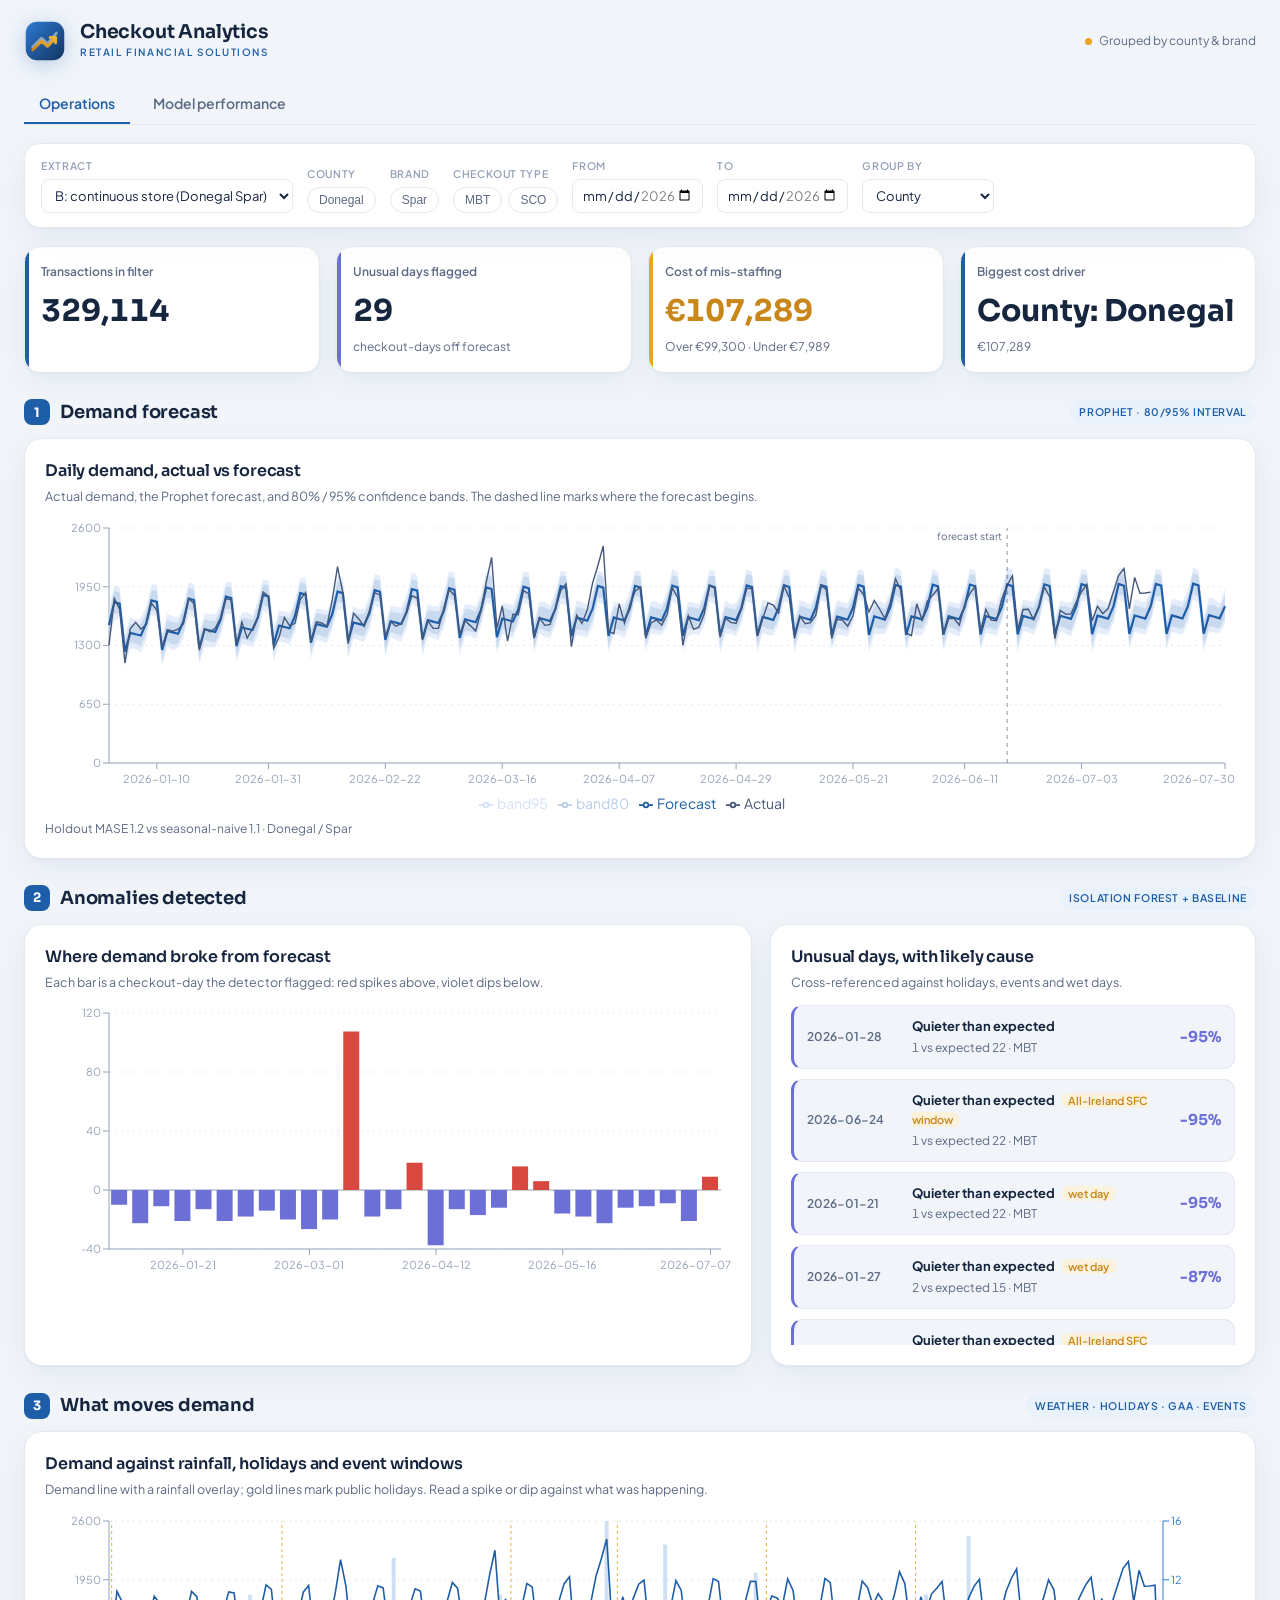
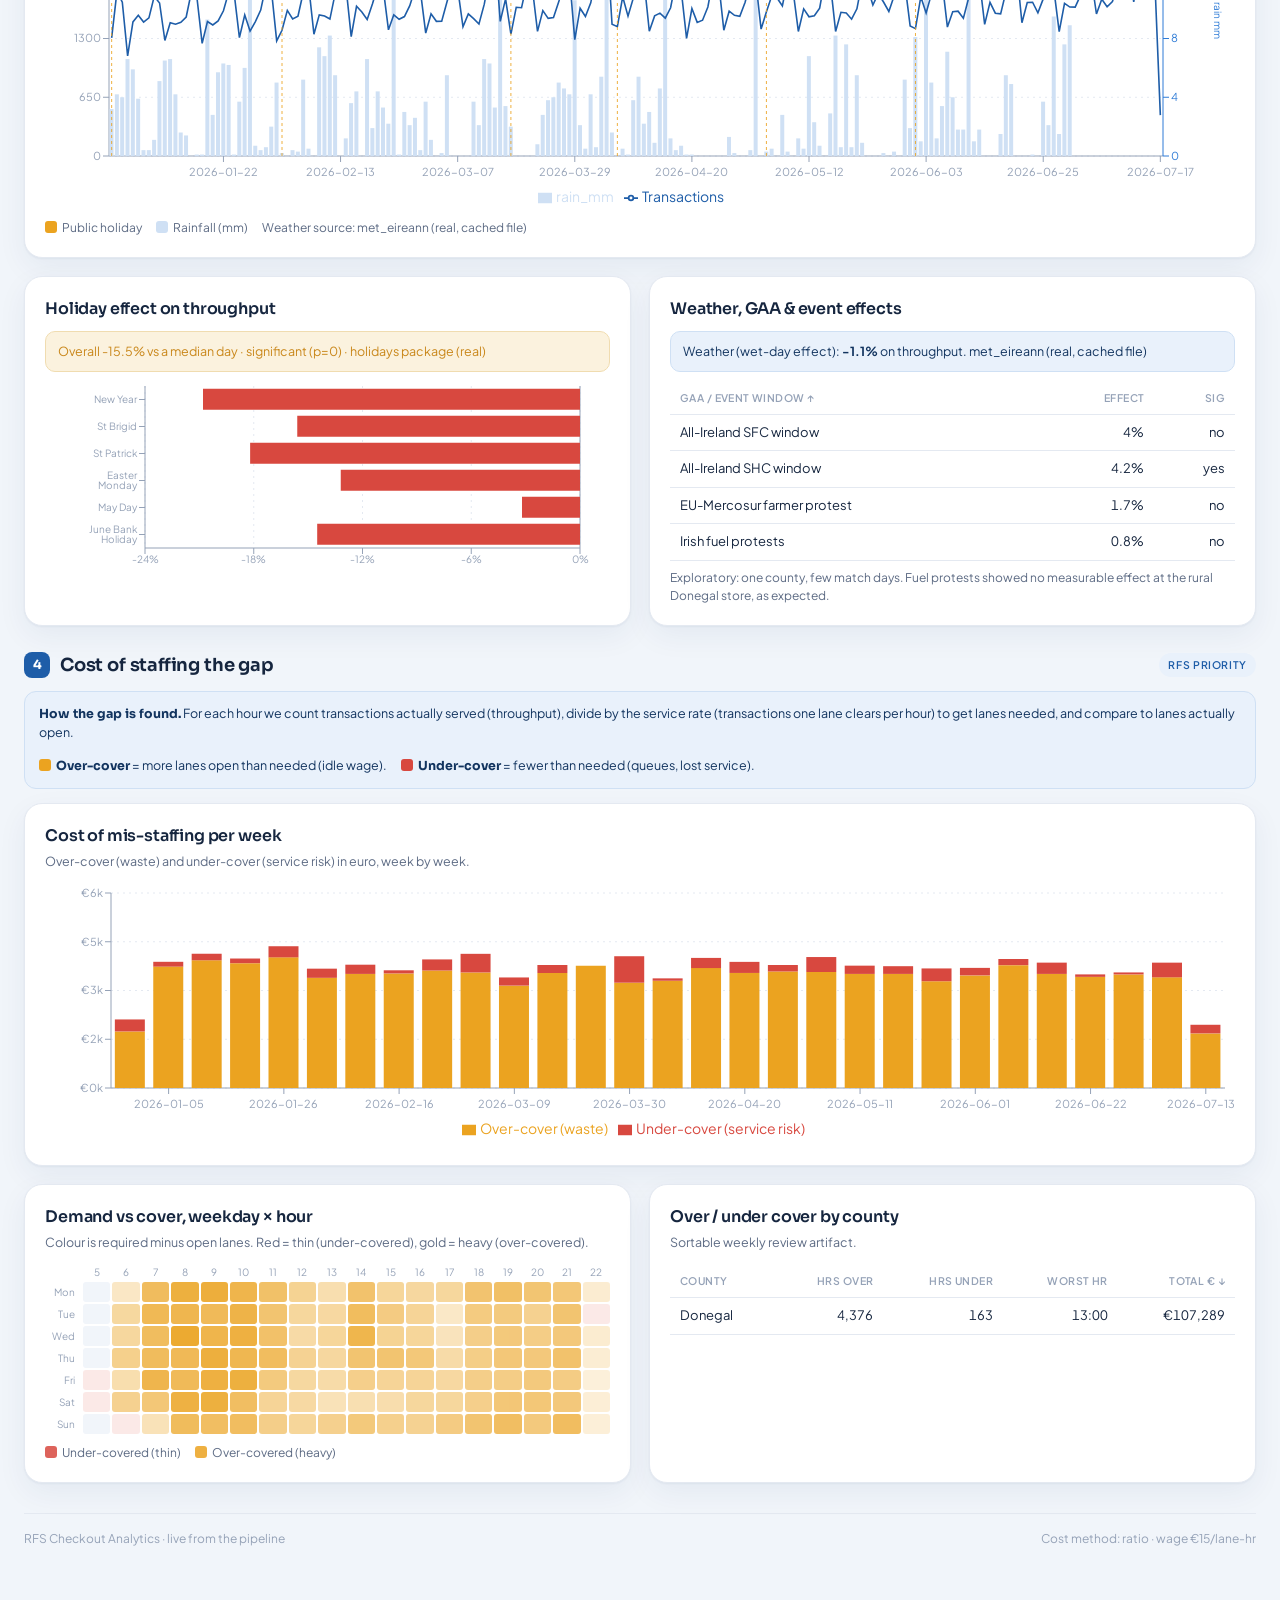
==== index.html @ 0272f7da "RFS Checkout Analytics — static results page Static snapshot of the checkout analytics dashboard (fo" ====
<!doctype html>
<html lang="en">
  <head>
    <meta charset="UTF-8" />
    <meta name="viewport" content="width=device-width, initial-scale=1.0" />
    <title>RFS Checkout Analytics</title>
    <link rel="preconnect" href="https://fonts.googleapis.com" />
    <link rel="preconnect" href="https://fonts.gstatic.com" crossorigin />
    <link href="https://fonts.googleapis.com/css2?family=Sora:wght@500;600;700&family=Plus+Jakarta+Sans:wght@400;500;600;700&display=swap" rel="stylesheet" />
    <script type="module" crossorigin src="./assets/index-CWDhhR1N.js"></script>
    <link rel="stylesheet" crossorigin href="./assets/index-YtESucOD.css">
  </head>
  <body>
    <div id="root"></div>
  </body>
</html>
---- assets/index-YtESucOD.css ----
:root{--blue: #1E5DA8;--blue-deep: #12345F;--blue-bright: #2E7BD6;--blue-tint: #E9F1FB;--gold: #EBA320;--gold-deep: #C9871A;--gold-tint: #FBF2DE;--ink: #16263F;--muted: #5D6B84;--faint: #95A2B7;--line: #E4E9F1;--bg: #F1F5FA;--card: #FFFFFF;--alert: #D8483F;--violet: #6B6FD6;--cat-over: var(--gold);--cat-under: var(--alert);--cat-actual: #46587A;--cat-forecast: var(--blue);--cat-band95: #d3e2f5;--cat-band80: #b7cde8;--disp: "Sora", system-ui, -apple-system, "Segoe UI", sans-serif;--body: "Plus Jakarta Sans", system-ui, -apple-system, "Segoe UI", sans-serif;--radius: 16px;--shadow: 0 1px 2px rgba(18,52,95,.05), 0 10px 30px rgba(18,52,95,.06)}*{box-sizing:border-box}body{margin:0;background:var(--bg);color:var(--ink);font-family:var(--body);font-size:14px;line-height:1.5;-webkit-font-smoothing:antialiased}h1,h2,h3{margin:0;font-family:var(--disp);letter-spacing:-.01em;font-weight:650}a{color:var(--blue)}.mono{font-variant-numeric:tabular-nums;font-feature-settings:"tnum" 1}.app{max-width:1300px;margin:0 auto;padding:0 24px 64px}.header{display:flex;align-items:center;gap:14px;padding:20px 0 8px}.logomark{width:42px;height:42px;flex:none;filter:drop-shadow(0 4px 10px rgba(30,93,168,.28))}.header h1{font-size:19px;line-height:1.1}.header .kicker{font-family:var(--body);font-weight:600;font-size:10px;letter-spacing:.16em;color:var(--blue);margin-top:3px}.header .sub{color:var(--muted);font-size:12.5px;margin-top:2px;max-width:640px}.header .spacer{flex:1}.livechip{display:flex;align-items:center;gap:7px;font-size:12px;color:var(--muted)}.pip{width:7px;height:7px;border-radius:50%;background:var(--gold)}.tabs{display:flex;gap:8px;margin:14px 0 0;border-bottom:1px solid var(--line)}.tab{padding:10px 15px;cursor:pointer;border:none;background:none;color:var(--muted);font-family:var(--body);font-size:14px;font-weight:600;border-bottom:2px solid transparent}.tab.active{color:var(--blue);border-bottom-color:var(--blue)}.filterbar{display:flex;flex-wrap:wrap;gap:14px;align-items:flex-end;background:var(--card);padding:14px 16px;border-radius:var(--radius);box-shadow:var(--shadow);border:1px solid var(--line);margin:18px 0;position:sticky;top:0;z-index:20}.field{display:flex;flex-direction:column;gap:5px}.field label{font-size:10.5px;text-transform:uppercase;letter-spacing:.06em;color:var(--faint);font-weight:600}.field select,.field input{padding:7px 9px;border:1px solid var(--line);border-radius:8px;font-size:13px;background:#fff;font-family:var(--body);color:var(--ink)}.field select:focus,.field input:focus{outline:none;border-color:var(--blue);box-shadow:0 0 0 3px var(--blue-tint)}.chip-row{display:flex;gap:6px;flex-wrap:wrap}.chip{padding:5px 11px;border:1px solid var(--line);border-radius:999px;cursor:pointer;background:#fff;font-size:12px;color:var(--muted);font-weight:500}.chip:hover{border-color:var(--blue);color:var(--blue)}.chip.on{background:var(--blue-tint);border-color:var(--blue-bright);color:var(--blue-deep);font-weight:600}.cards{display:grid;grid-template-columns:repeat(4,1fr);gap:16px;margin-bottom:18px}.card{background:var(--card);border:1px solid var(--line);border-radius:var(--radius);box-shadow:var(--shadow);padding:16px}.numcard{position:relative;overflow:hidden}.numcard:before{content:"";position:absolute;left:0;top:0;bottom:0;width:4px;background:var(--blue)}.numcard.gold:before{background:var(--gold)}.numcard.alert:before{background:var(--alert)}.numcard.violet:before{background:var(--violet)}.numcard .label{color:var(--muted);font-size:12px;font-weight:600}.numcard .value{font-family:var(--disp);font-size:30px;font-weight:700;margin-top:8px;color:var(--ink)}.numcard.gold .value{color:var(--gold-deep)}.numcard.alert .value{color:var(--alert)}.numcard .hint{color:var(--muted);font-size:12px;margin-top:4px}.panel{background:var(--card);border:1px solid var(--line);border-radius:18px;box-shadow:var(--shadow);padding:20px;margin-bottom:18px;overflow:hidden;min-width:0}.panel .phead{display:flex;align-items:baseline;justify-content:space-between;gap:12px}.panel h2{font-size:16px;font-weight:600}.panel .desc{color:var(--muted);font-size:12.5px;margin:4px 0 14px}.ptag{font-family:var(--body);font-weight:600;font-size:10.5px;letter-spacing:.06em;text-transform:uppercase;color:var(--blue);background:var(--blue-tint);padding:4px 9px;border-radius:20px;white-space:nowrap}.ptag.gold{color:var(--gold-deep);background:var(--gold-tint)}.grid2{display:grid;grid-template-columns:1fr 1fr;gap:18px}.grid2>.panel{margin-bottom:0}.grid-15{display:grid;grid-template-columns:1.5fr 1fr;gap:18px}.grid-15>.panel{margin-bottom:0}.section-band{display:flex;align-items:center;gap:10px;margin:26px 0 12px}.section-band .num{width:26px;height:26px;border-radius:8px;background:var(--blue);color:#fff;font-family:var(--disp);font-weight:700;font-size:13px;display:grid;place-items:center}.section-band h2{font-size:18px}.section-band .flex{flex:1}table{width:100%;border-collapse:collapse;font-size:13px}th,td{text-align:right;padding:8px 10px;border-bottom:1px solid var(--line)}th:first-child,td:first-child{text-align:left}th{color:var(--faint);font-weight:600;cursor:pointer;-webkit-user-select:none;user-select:none;font-size:10.5px;text-transform:uppercase;letter-spacing:.04em}tbody tr:hover{background:#f6f9fd}.tag{display:inline-block;padding:1px 8px;border-radius:999px;font-size:11px;font-weight:600}.tag.spike{background:#fdecea;color:var(--alert)}.tag.drop{background:#edeefb;color:var(--violet)}.cause{font-size:11px;color:var(--gold-deep);background:var(--gold-tint);padding:1px 7px;border-radius:20px;font-weight:600}.feed{display:flex;flex-direction:column;gap:10px;max-height:340px;overflow:auto}.fitem{display:flex;gap:13px;align-items:center;background:var(--bg);border:1px solid var(--line);border-left:3px solid var(--alert);border-radius:11px;padding:11px 13px}.fitem.dn{border-left-color:var(--violet)}.fitem .fd{font-size:12px;color:var(--muted);min-width:92px;font-weight:600}.fitem .fm{flex:1;font-size:13px}.fitem .fp{font-family:var(--disp);font-weight:700;font-size:15px}.fitem .fp.up{color:var(--alert)}.fitem .fp.dn{color:var(--violet)}.note{background:var(--gold-tint);color:var(--gold-deep);border-radius:10px;padding:10px 12px;font-size:12.5px;margin:10px 0;border:1px solid #f0dcb0}.note.blue{background:var(--blue-tint);color:var(--blue-deep);border-color:#cfe0f4}.method{display:flex;gap:14px;flex-wrap:wrap;background:var(--blue-tint);border:1px solid #cfe0f4;border-radius:12px;padding:12px 14px;margin-bottom:14px;font-size:12.5px;color:var(--blue-deep)}.method b{font-family:var(--disp)}.heatmap{display:grid;gap:2px}.heatmap .cell{height:20px;border-radius:3px}.heatmap .axis{font-size:10px;color:var(--faint);display:flex;align-items:center;justify-content:center}.legend{display:flex;gap:14px;align-items:center;font-size:12px;color:var(--muted);flex-wrap:wrap}.swatch{width:12px;height:12px;border-radius:3px;display:inline-block;margin-right:5px;vertical-align:-1px}.loading{color:var(--faint);padding:40px;text-align:center}.small{font-size:12px;color:var(--muted)}footer{margin-top:30px;padding-top:16px;border-top:1px solid var(--line);display:flex;justify-content:space-between;flex-wrap:wrap;gap:8px;font-size:12px;color:var(--faint)}@media (max-width: 960px){.cards{grid-template-columns:repeat(2,1fr)}.grid2,.grid-15{grid-template-columns:1fr}.grid2>.panel,.grid-15>.panel{margin-bottom:18px}}
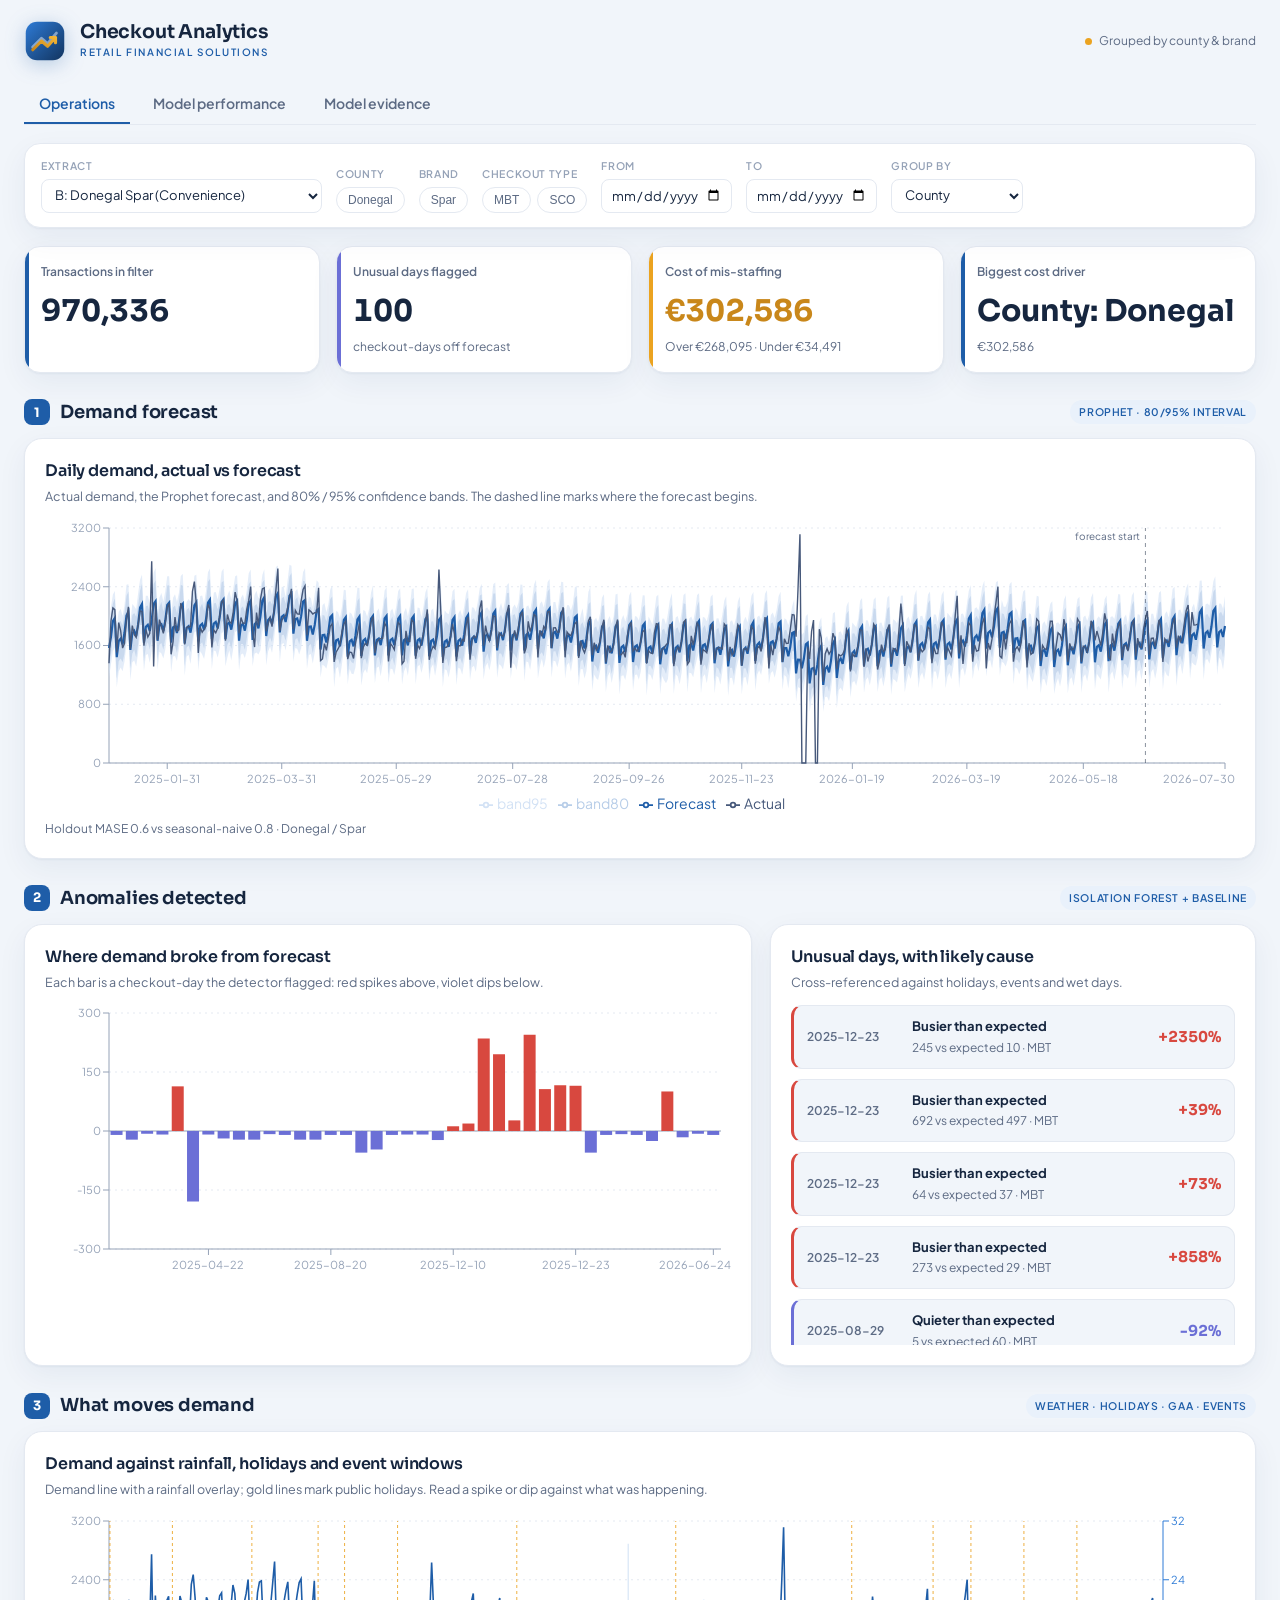
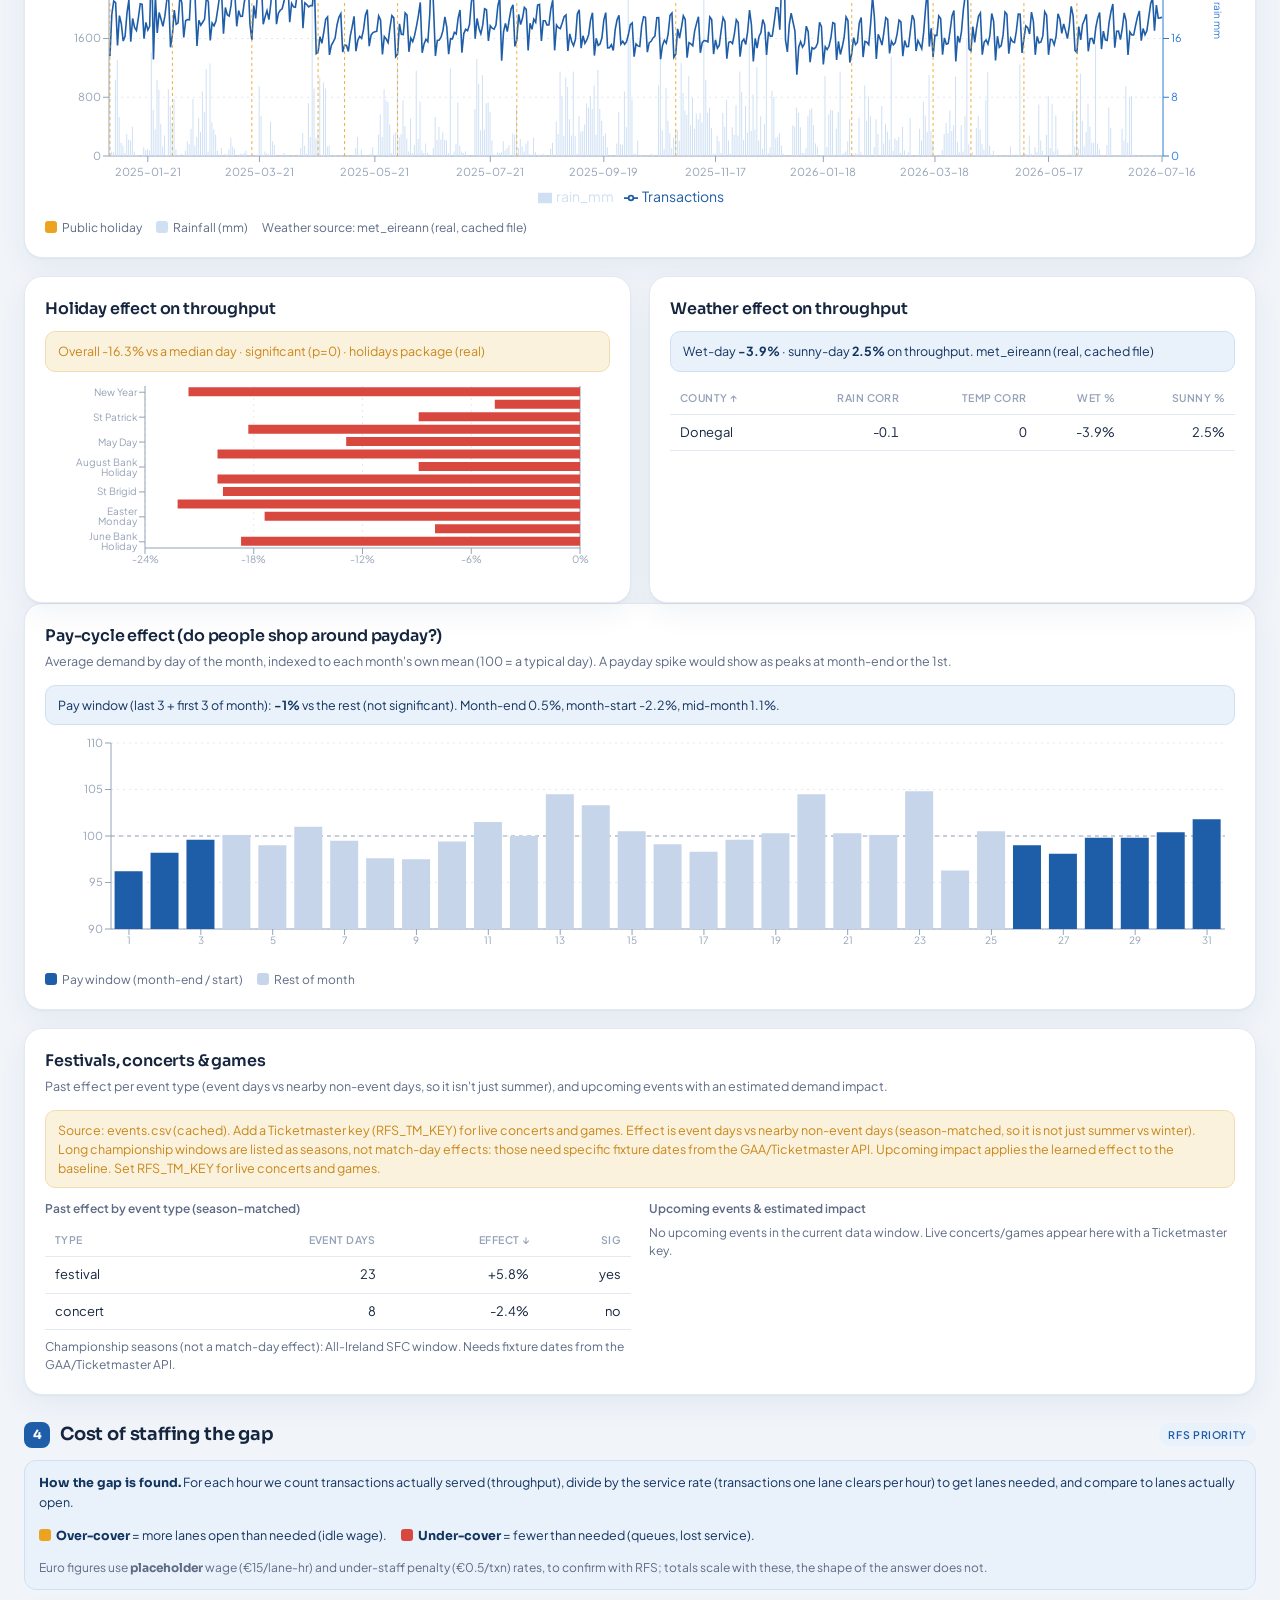
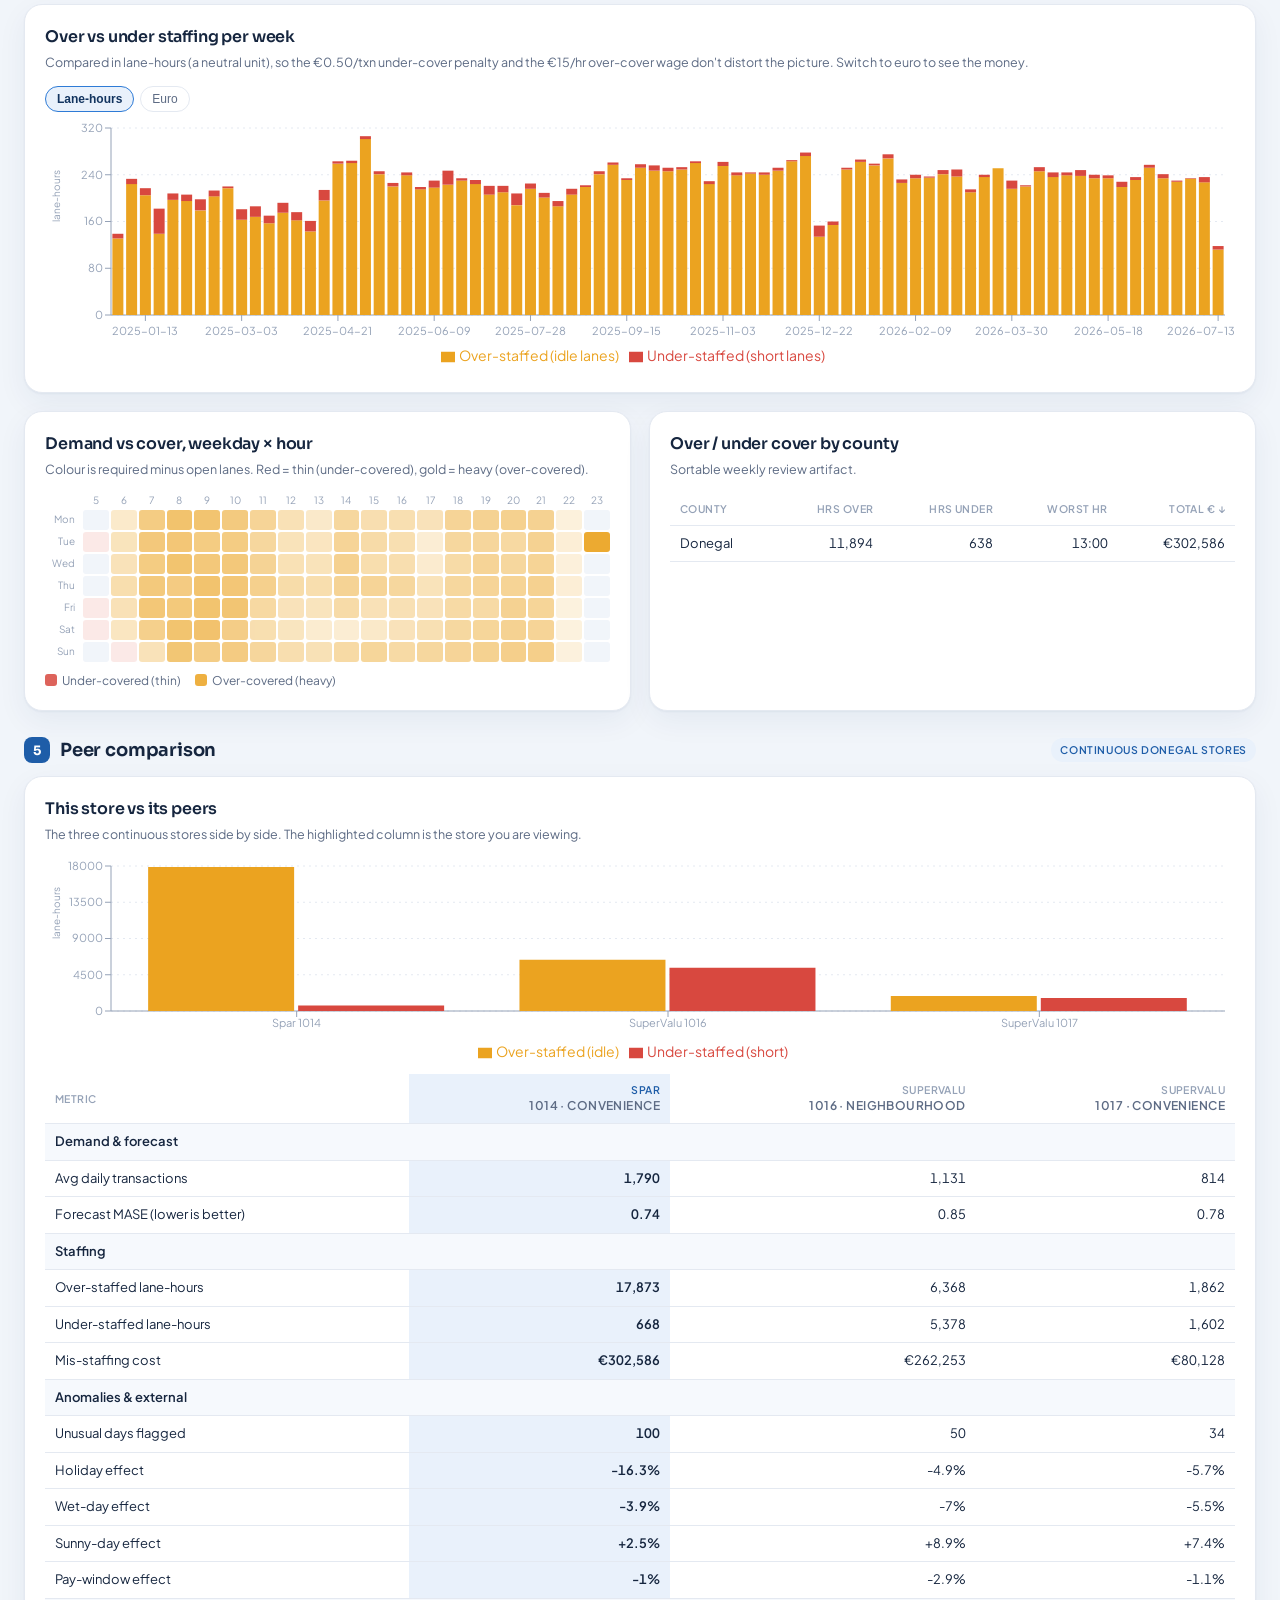
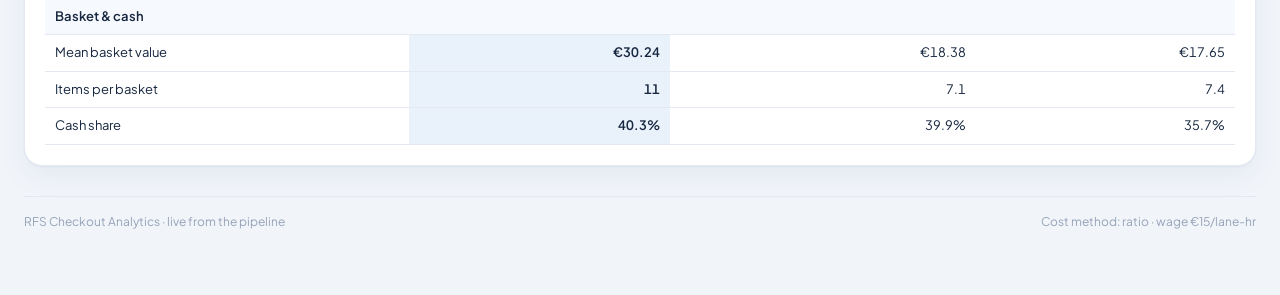
==== commit 3e27ce1b: "Update static snapshot: over/under cover in lane-hours, latest metrics Rebuilt from share-app with t" ====
--- a/index.html
+++ b/index.html
@@ -7,7 +7,7 @@
     <link rel="preconnect" href="https://fonts.googleapis.com" />
     <link rel="preconnect" href="https://fonts.gstatic.com" crossorigin />
     <link href="https://fonts.googleapis.com/css2?family=Sora:wght@500;600;700&family=Plus+Jakarta+Sans:wght@400;500;600;700&display=swap" rel="stylesheet" />
-    <script type="module" crossorigin src="./assets/index-CWDhhR1N.js"></script>
+    <script type="module" crossorigin src="./assets/index-Sj7t-BBz.js"></script>
     <link rel="stylesheet" crossorigin href="./assets/index-YtESucOD.css">
   </head>
   <body>
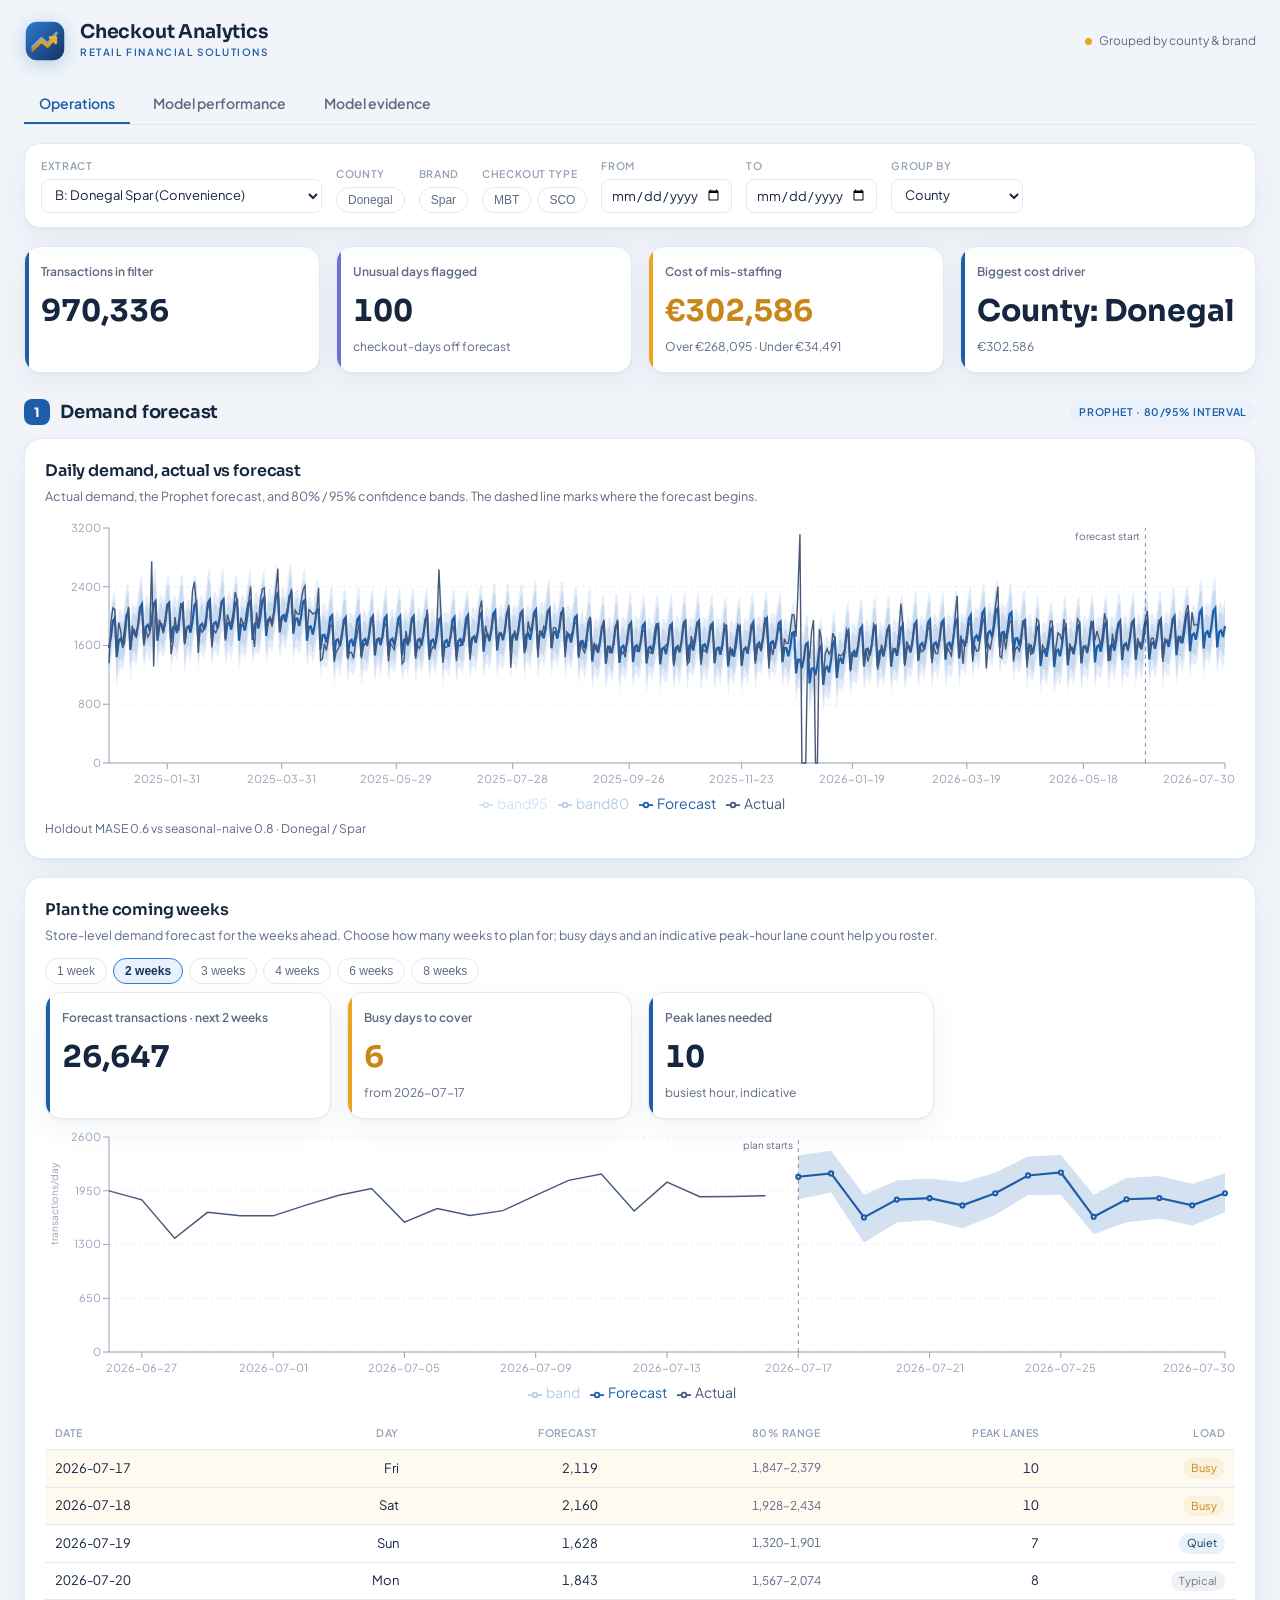
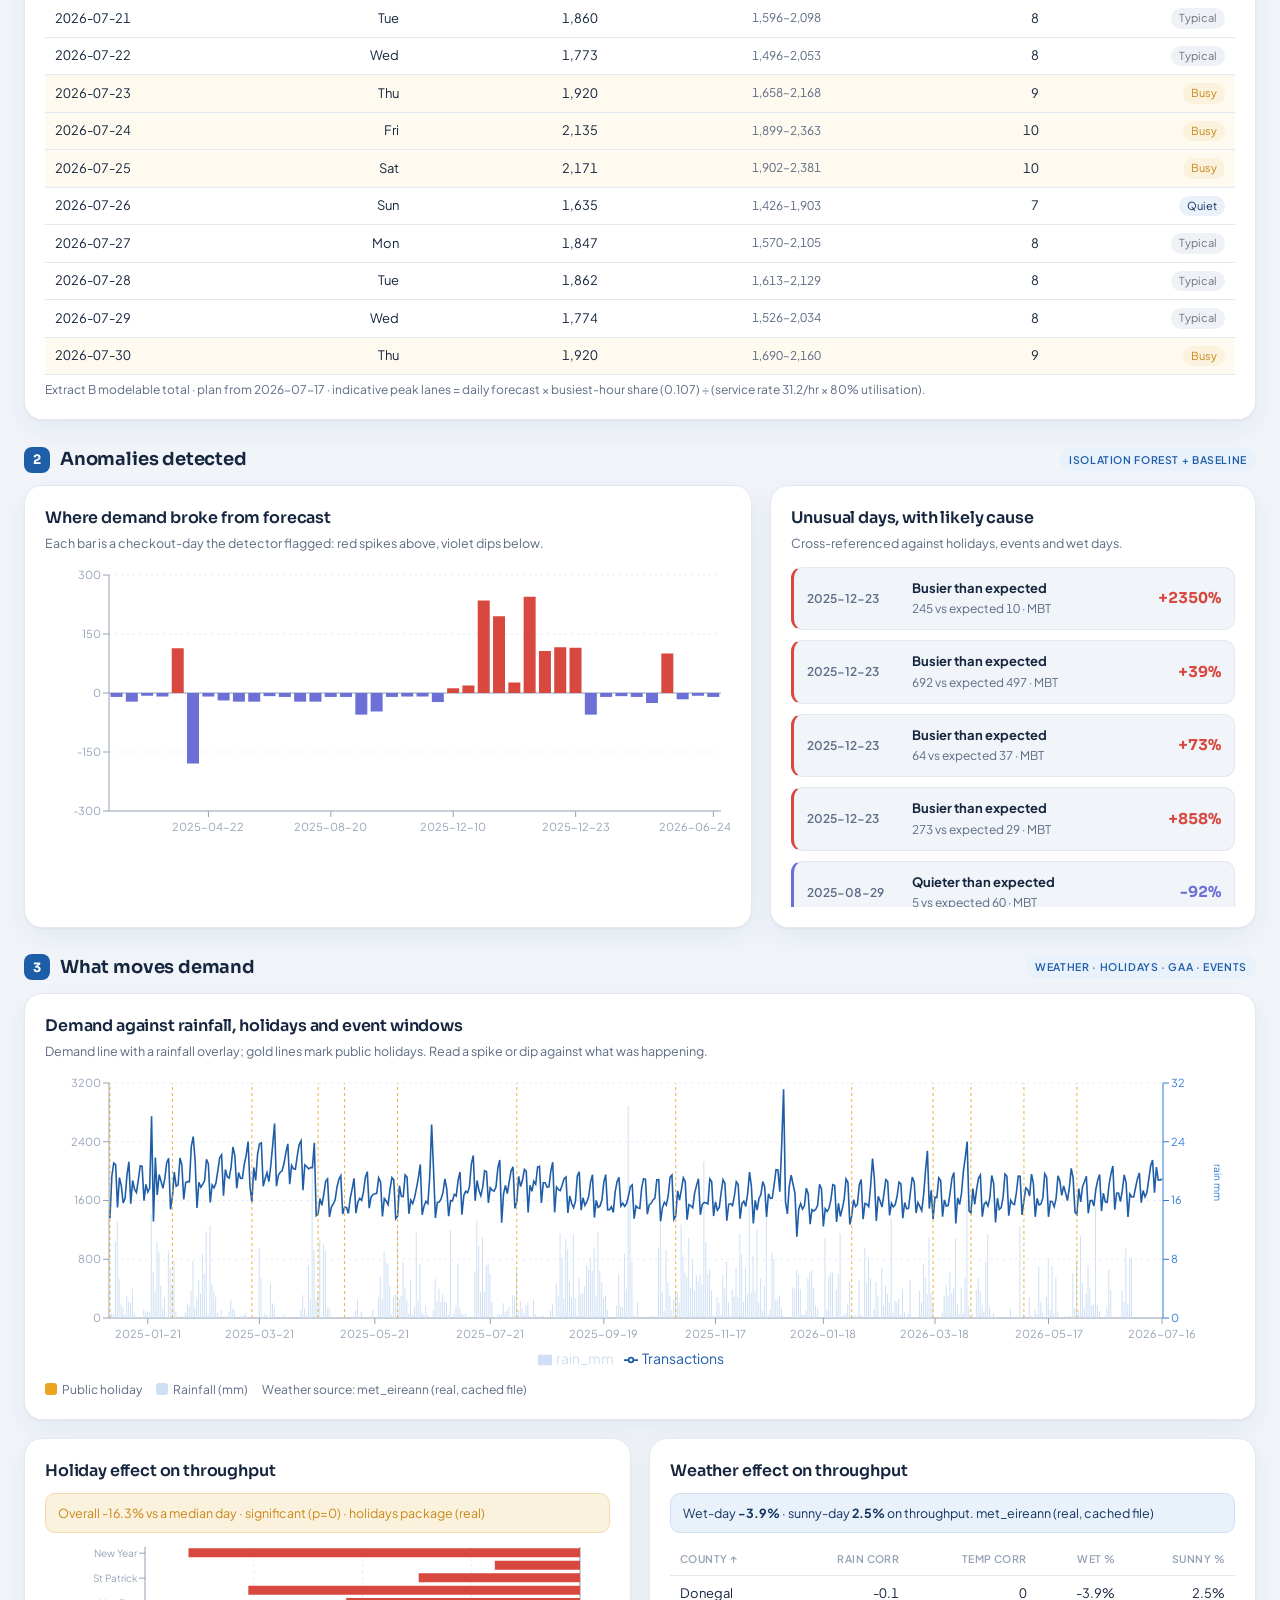
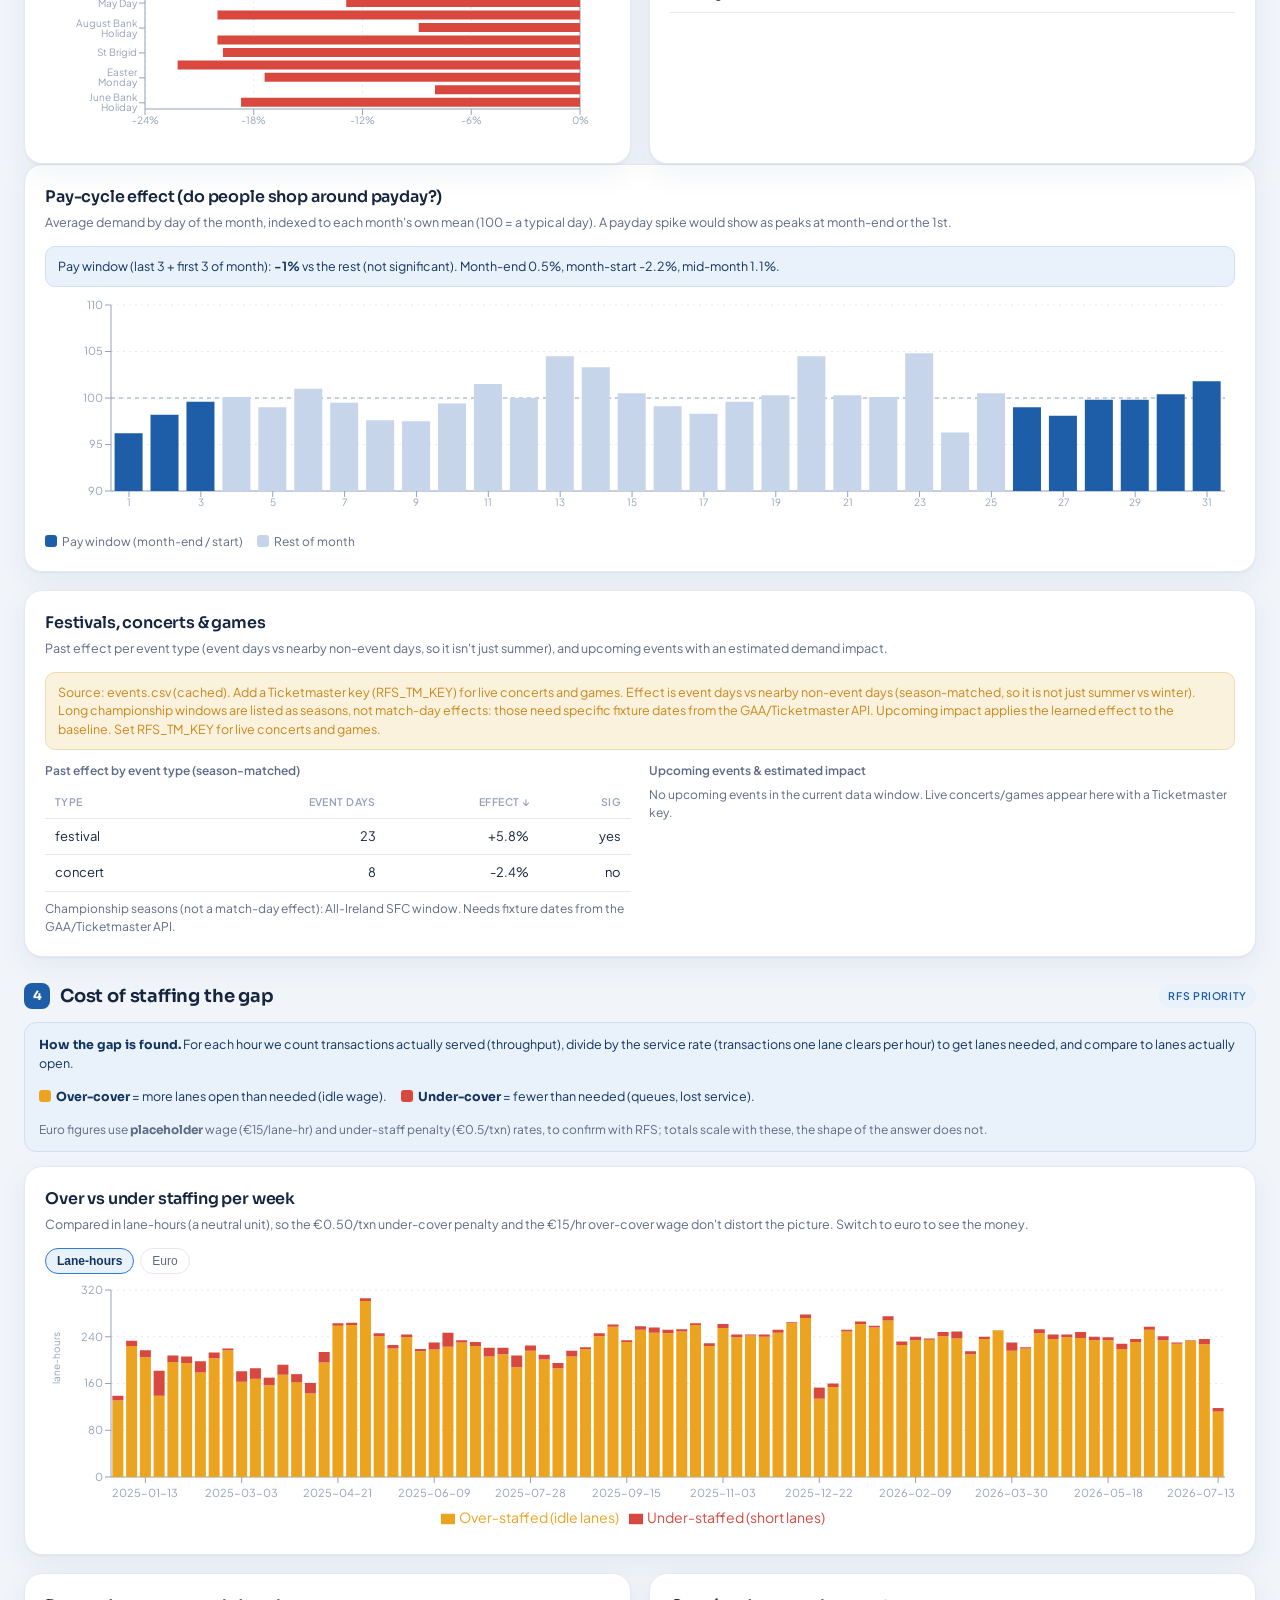
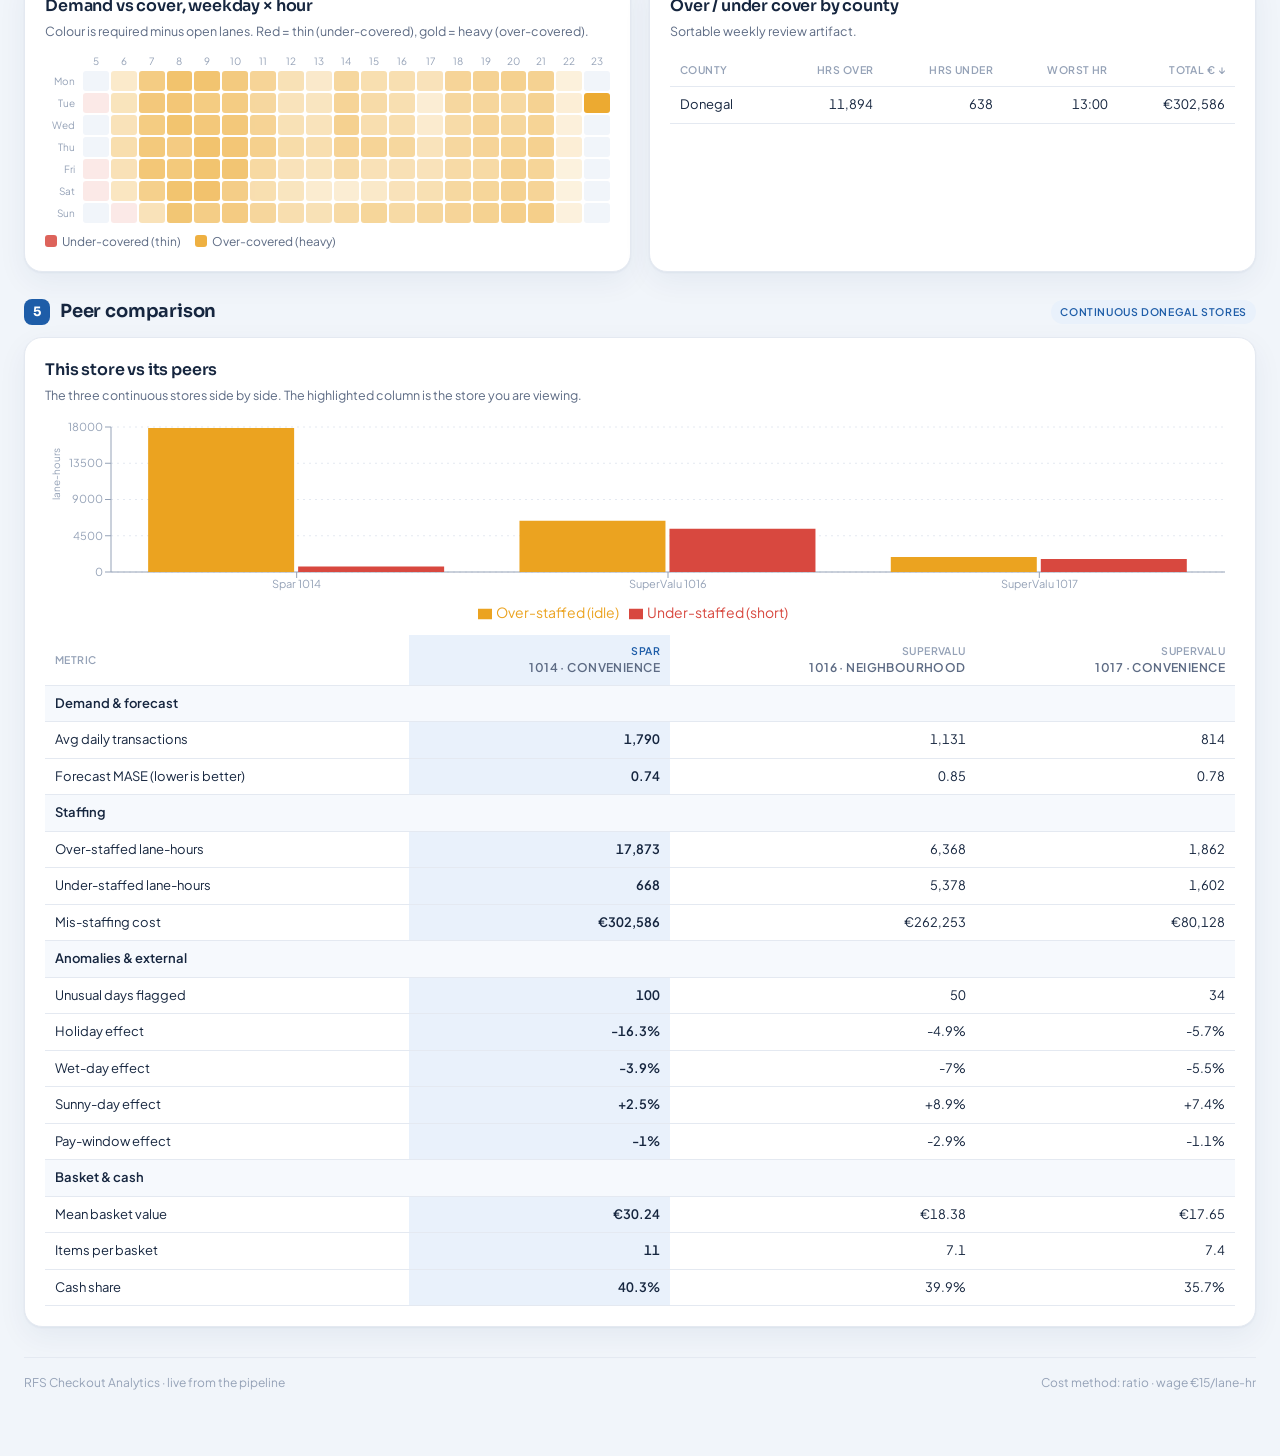
==== commit 300671a2: "Add coming-weeks planning view with tunable horizon (1-8 weeks) Store-level demand forecast for the " ====
--- a/index.html
+++ b/index.html
@@ -7,8 +7,8 @@
     <link rel="preconnect" href="https://fonts.googleapis.com" />
     <link rel="preconnect" href="https://fonts.gstatic.com" crossorigin />
     <link href="https://fonts.googleapis.com/css2?family=Sora:wght@500;600;700&family=Plus+Jakarta+Sans:wght@400;500;600;700&display=swap" rel="stylesheet" />
-    <script type="module" crossorigin src="./assets/index-Sj7t-BBz.js"></script>
-    <link rel="stylesheet" crossorigin href="./assets/index-YtESucOD.css">
+    <script type="module" crossorigin src="./assets/index-C2Bf0sgO.js"></script>
+    <link rel="stylesheet" crossorigin href="./assets/index-BBoOuppC.css">
   </head>
   <body>
     <div id="root"></div>
--- a/assets/index-BBoOuppC.css
+++ b/assets/index-BBoOuppC.css
@@ -0,0 +1 @@
+:root{--blue: #1E5DA8;--blue-deep: #12345F;--blue-bright: #2E7BD6;--blue-tint: #E9F1FB;--gold: #EBA320;--gold-deep: #C9871A;--gold-tint: #FBF2DE;--ink: #16263F;--muted: #5D6B84;--faint: #95A2B7;--line: #E4E9F1;--bg: #F1F5FA;--card: #FFFFFF;--alert: #D8483F;--violet: #6B6FD6;--cat-over: var(--gold);--cat-under: var(--alert);--cat-actual: #46587A;--cat-forecast: var(--blue);--cat-band95: #d3e2f5;--cat-band80: #b7cde8;--disp: "Sora", system-ui, -apple-system, "Segoe UI", sans-serif;--body: "Plus Jakarta Sans", system-ui, -apple-system, "Segoe UI", sans-serif;--radius: 16px;--shadow: 0 1px 2px rgba(18,52,95,.05), 0 10px 30px rgba(18,52,95,.06)}*{box-sizing:border-box}body{margin:0;background:var(--bg);color:var(--ink);font-family:var(--body);font-size:14px;line-height:1.5;-webkit-font-smoothing:antialiased}h1,h2,h3{margin:0;font-family:var(--disp);letter-spacing:-.01em;font-weight:650}a{color:var(--blue)}.mono{font-variant-numeric:tabular-nums;font-feature-settings:"tnum" 1}.app{max-width:1300px;margin:0 auto;padding:0 24px 64px}.header{display:flex;align-items:center;gap:14px;padding:20px 0 8px}.logomark{width:42px;height:42px;flex:none;filter:drop-shadow(0 4px 10px rgba(30,93,168,.28))}.header h1{font-size:19px;line-height:1.1}.header .kicker{font-family:var(--body);font-weight:600;font-size:10px;letter-spacing:.16em;color:var(--blue);margin-top:3px}.header .sub{color:var(--muted);font-size:12.5px;margin-top:2px;max-width:640px}.header .spacer{flex:1}.livechip{display:flex;align-items:center;gap:7px;font-size:12px;color:var(--muted)}.pip{width:7px;height:7px;border-radius:50%;background:var(--gold)}.tabs{display:flex;gap:8px;margin:14px 0 0;border-bottom:1px solid var(--line)}.tab{padding:10px 15px;cursor:pointer;border:none;background:none;color:var(--muted);font-family:var(--body);font-size:14px;font-weight:600;border-bottom:2px solid transparent}.tab.active{color:var(--blue);border-bottom-color:var(--blue)}.filterbar{display:flex;flex-wrap:wrap;gap:14px;align-items:flex-end;background:var(--card);padding:14px 16px;border-radius:var(--radius);box-shadow:var(--shadow);border:1px solid var(--line);margin:18px 0;position:sticky;top:0;z-index:20}.field{display:flex;flex-direction:column;gap:5px}.field label{font-size:10.5px;text-transform:uppercase;letter-spacing:.06em;color:var(--faint);font-weight:600}.field select,.field input{padding:7px 9px;border:1px solid var(--line);border-radius:8px;font-size:13px;background:#fff;font-family:var(--body);color:var(--ink)}.field select:focus,.field input:focus{outline:none;border-color:var(--blue);box-shadow:0 0 0 3px var(--blue-tint)}.chip-row{display:flex;gap:6px;flex-wrap:wrap}.chip{padding:5px 11px;border:1px solid var(--line);border-radius:999px;cursor:pointer;background:#fff;font-size:12px;color:var(--muted);font-weight:500}.chip:hover{border-color:var(--blue);color:var(--blue)}.chip.on{background:var(--blue-tint);border-color:var(--blue-bright);color:var(--blue-deep);font-weight:600}.cards{display:grid;grid-template-columns:repeat(4,1fr);gap:16px;margin-bottom:18px}.card{background:var(--card);border:1px solid var(--line);border-radius:var(--radius);box-shadow:var(--shadow);padding:16px}.numcard{position:relative;overflow:hidden}.numcard:before{content:"";position:absolute;left:0;top:0;bottom:0;width:4px;background:var(--blue)}.numcard.gold:before{background:var(--gold)}.numcard.alert:before{background:var(--alert)}.numcard.violet:before{background:var(--violet)}.numcard .label{color:var(--muted);font-size:12px;font-weight:600}.numcard .value{font-family:var(--disp);font-size:30px;font-weight:700;margin-top:8px;color:var(--ink)}.numcard.gold .value{color:var(--gold-deep)}.numcard.alert .value{color:var(--alert)}.numcard .hint{color:var(--muted);font-size:12px;margin-top:4px}.panel{background:var(--card);border:1px solid var(--line);border-radius:18px;box-shadow:var(--shadow);padding:20px;margin-bottom:18px;overflow:hidden;min-width:0}.panel .phead{display:flex;align-items:baseline;justify-content:space-between;gap:12px}.panel h2{font-size:16px;font-weight:600}.panel .desc{color:var(--muted);font-size:12.5px;margin:4px 0 14px}.ptag{font-family:var(--body);font-weight:600;font-size:10.5px;letter-spacing:.06em;text-transform:uppercase;color:var(--blue);background:var(--blue-tint);padding:4px 9px;border-radius:20px;white-space:nowrap}.ptag.gold{color:var(--gold-deep);background:var(--gold-tint)}.grid2{display:grid;grid-template-columns:1fr 1fr;gap:18px}.grid2>.panel{margin-bottom:0}.grid-15{display:grid;grid-template-columns:1.5fr 1fr;gap:18px}.grid-15>.panel{margin-bottom:0}.section-band{display:flex;align-items:center;gap:10px;margin:26px 0 12px}.section-band .num{width:26px;height:26px;border-radius:8px;background:var(--blue);color:#fff;font-family:var(--disp);font-weight:700;font-size:13px;display:grid;place-items:center}.section-band h2{font-size:18px}.section-band .flex{flex:1}table{width:100%;border-collapse:collapse;font-size:13px}th,td{text-align:right;padding:8px 10px;border-bottom:1px solid var(--line)}th:first-child,td:first-child{text-align:left}th{color:var(--faint);font-weight:600;cursor:pointer;-webkit-user-select:none;user-select:none;font-size:10.5px;text-transform:uppercase;letter-spacing:.04em}tbody tr:hover{background:#f6f9fd}tr.row-busy{background:#fffaf0}.pill{display:inline-block;font-size:11px;padding:2px 8px;border-radius:999px;text-transform:capitalize}.pill.busy{background:var(--gold-tint);color:var(--gold-deep)}.pill.quiet{background:var(--blue-tint);color:var(--blue-deep)}.pill.typical{background:#eef1f6;color:#6b7280}.tag{display:inline-block;padding:1px 8px;border-radius:999px;font-size:11px;font-weight:600}.tag.spike{background:#fdecea;color:var(--alert)}.tag.drop{background:#edeefb;color:var(--violet)}.cause{font-size:11px;color:var(--gold-deep);background:var(--gold-tint);padding:1px 7px;border-radius:20px;font-weight:600}.feed{display:flex;flex-direction:column;gap:10px;max-height:340px;overflow:auto}.fitem{display:flex;gap:13px;align-items:center;background:var(--bg);border:1px solid var(--line);border-left:3px solid var(--alert);border-radius:11px;padding:11px 13px}.fitem.dn{border-left-color:var(--violet)}.fitem .fd{font-size:12px;color:var(--muted);min-width:92px;font-weight:600}.fitem .fm{flex:1;font-size:13px}.fitem .fp{font-family:var(--disp);font-weight:700;font-size:15px}.fitem .fp.up{color:var(--alert)}.fitem .fp.dn{color:var(--violet)}.note{background:var(--gold-tint);color:var(--gold-deep);border-radius:10px;padding:10px 12px;font-size:12.5px;margin:10px 0;border:1px solid #f0dcb0}.note.blue{background:var(--blue-tint);color:var(--blue-deep);border-color:#cfe0f4}.method{display:flex;gap:14px;flex-wrap:wrap;background:var(--blue-tint);border:1px solid #cfe0f4;border-radius:12px;padding:12px 14px;margin-bottom:14px;font-size:12.5px;color:var(--blue-deep)}.method b{font-family:var(--disp)}.heatmap{display:grid;gap:2px}.heatmap .cell{height:20px;border-radius:3px}.heatmap .axis{font-size:10px;color:var(--faint);display:flex;align-items:center;justify-content:center}.legend{display:flex;gap:14px;align-items:center;font-size:12px;color:var(--muted);flex-wrap:wrap}.swatch{width:12px;height:12px;border-radius:3px;display:inline-block;margin-right:5px;vertical-align:-1px}.loading{color:var(--faint);padding:40px;text-align:center}.small{font-size:12px;color:var(--muted)}footer{margin-top:30px;padding-top:16px;border-top:1px solid var(--line);display:flex;justify-content:space-between;flex-wrap:wrap;gap:8px;font-size:12px;color:var(--faint)}@media (max-width: 960px){.cards{grid-template-columns:repeat(2,1fr)}.grid2,.grid-15{grid-template-columns:1fr}.grid2>.panel,.grid-15>.panel{margin-bottom:18px}}
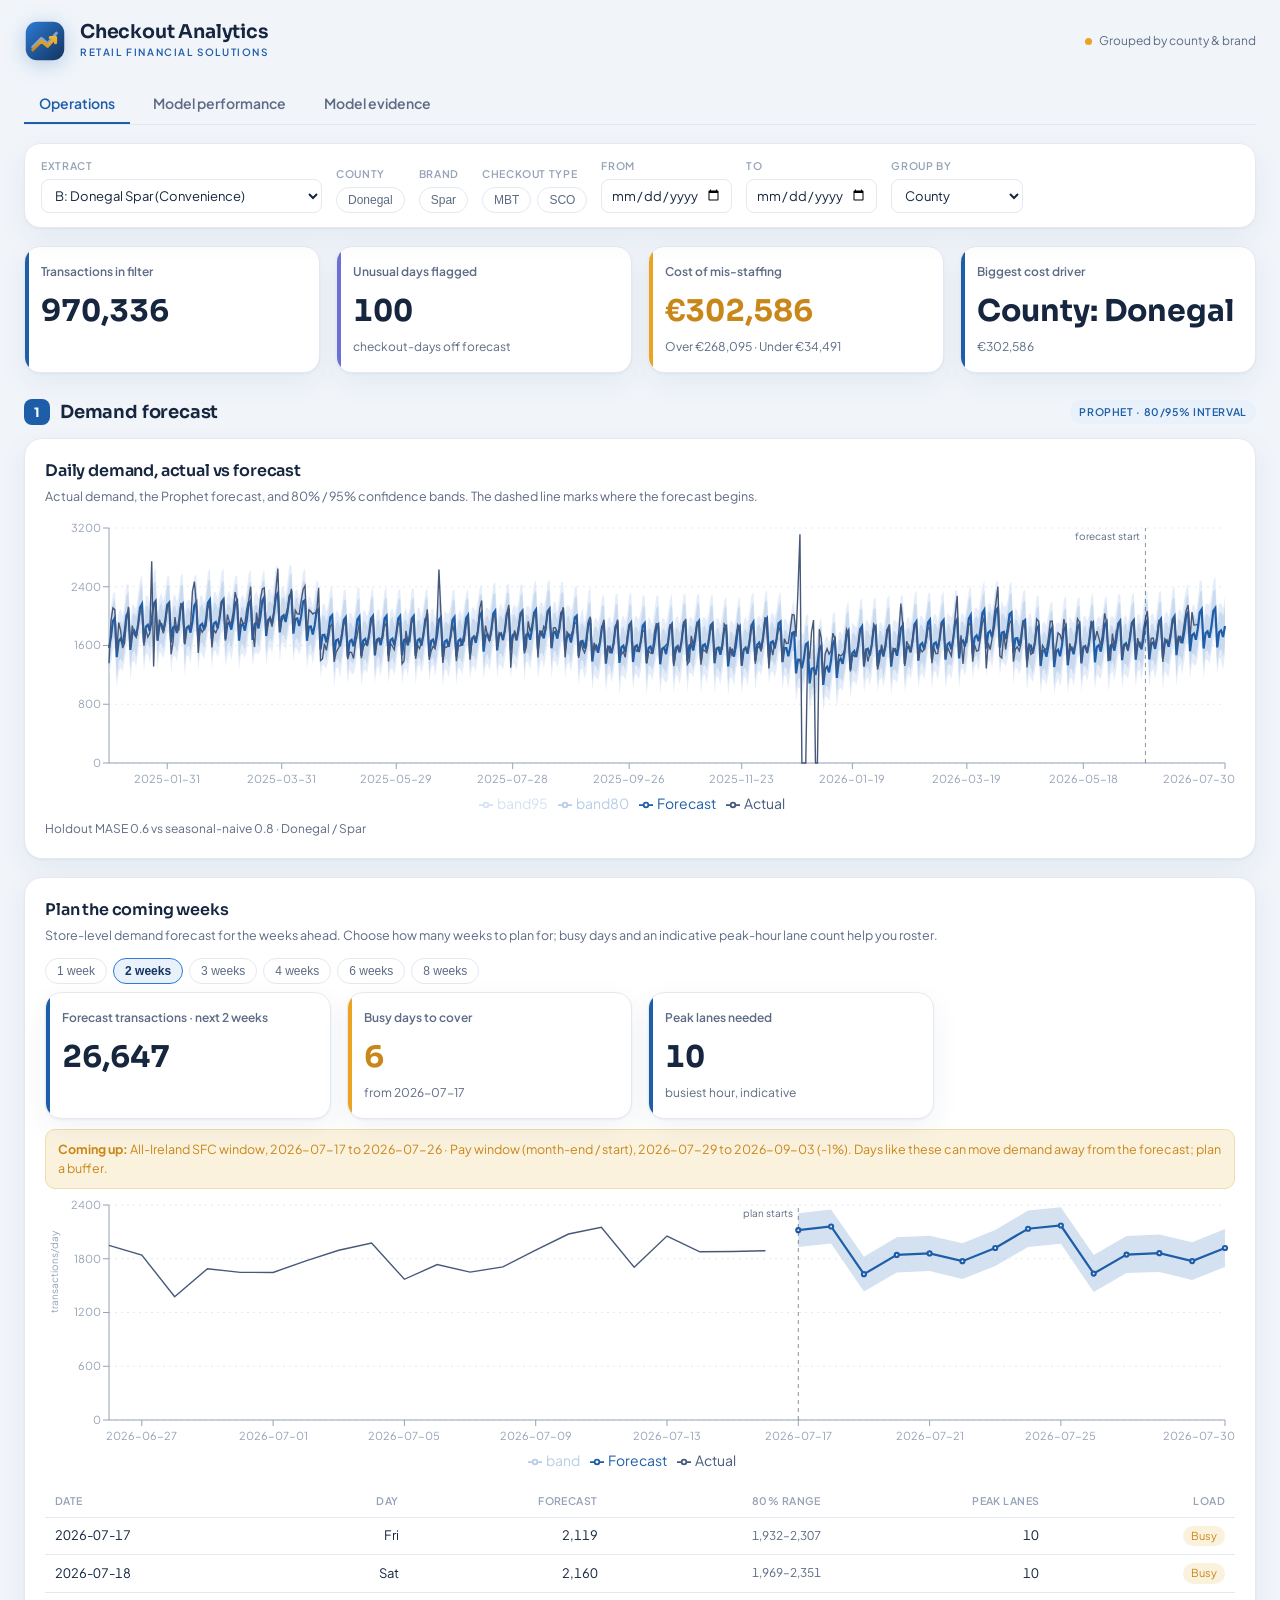
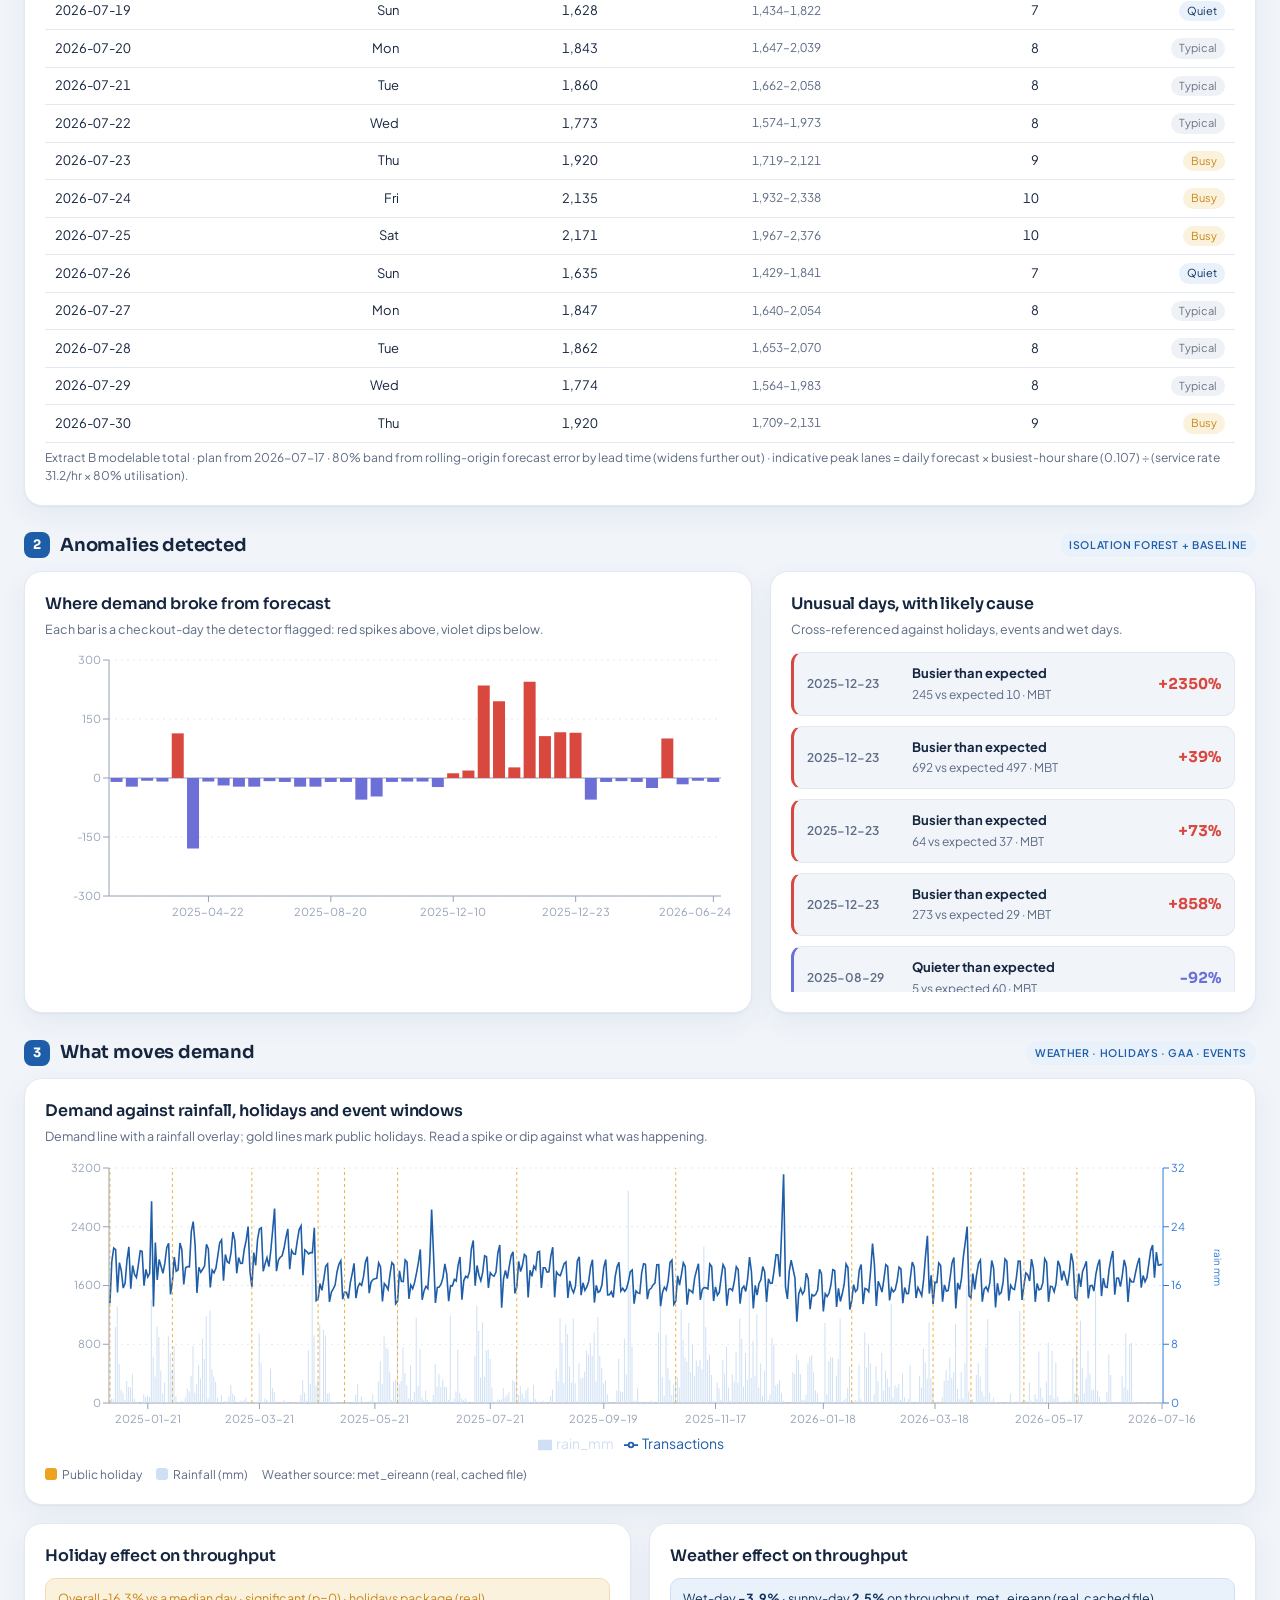
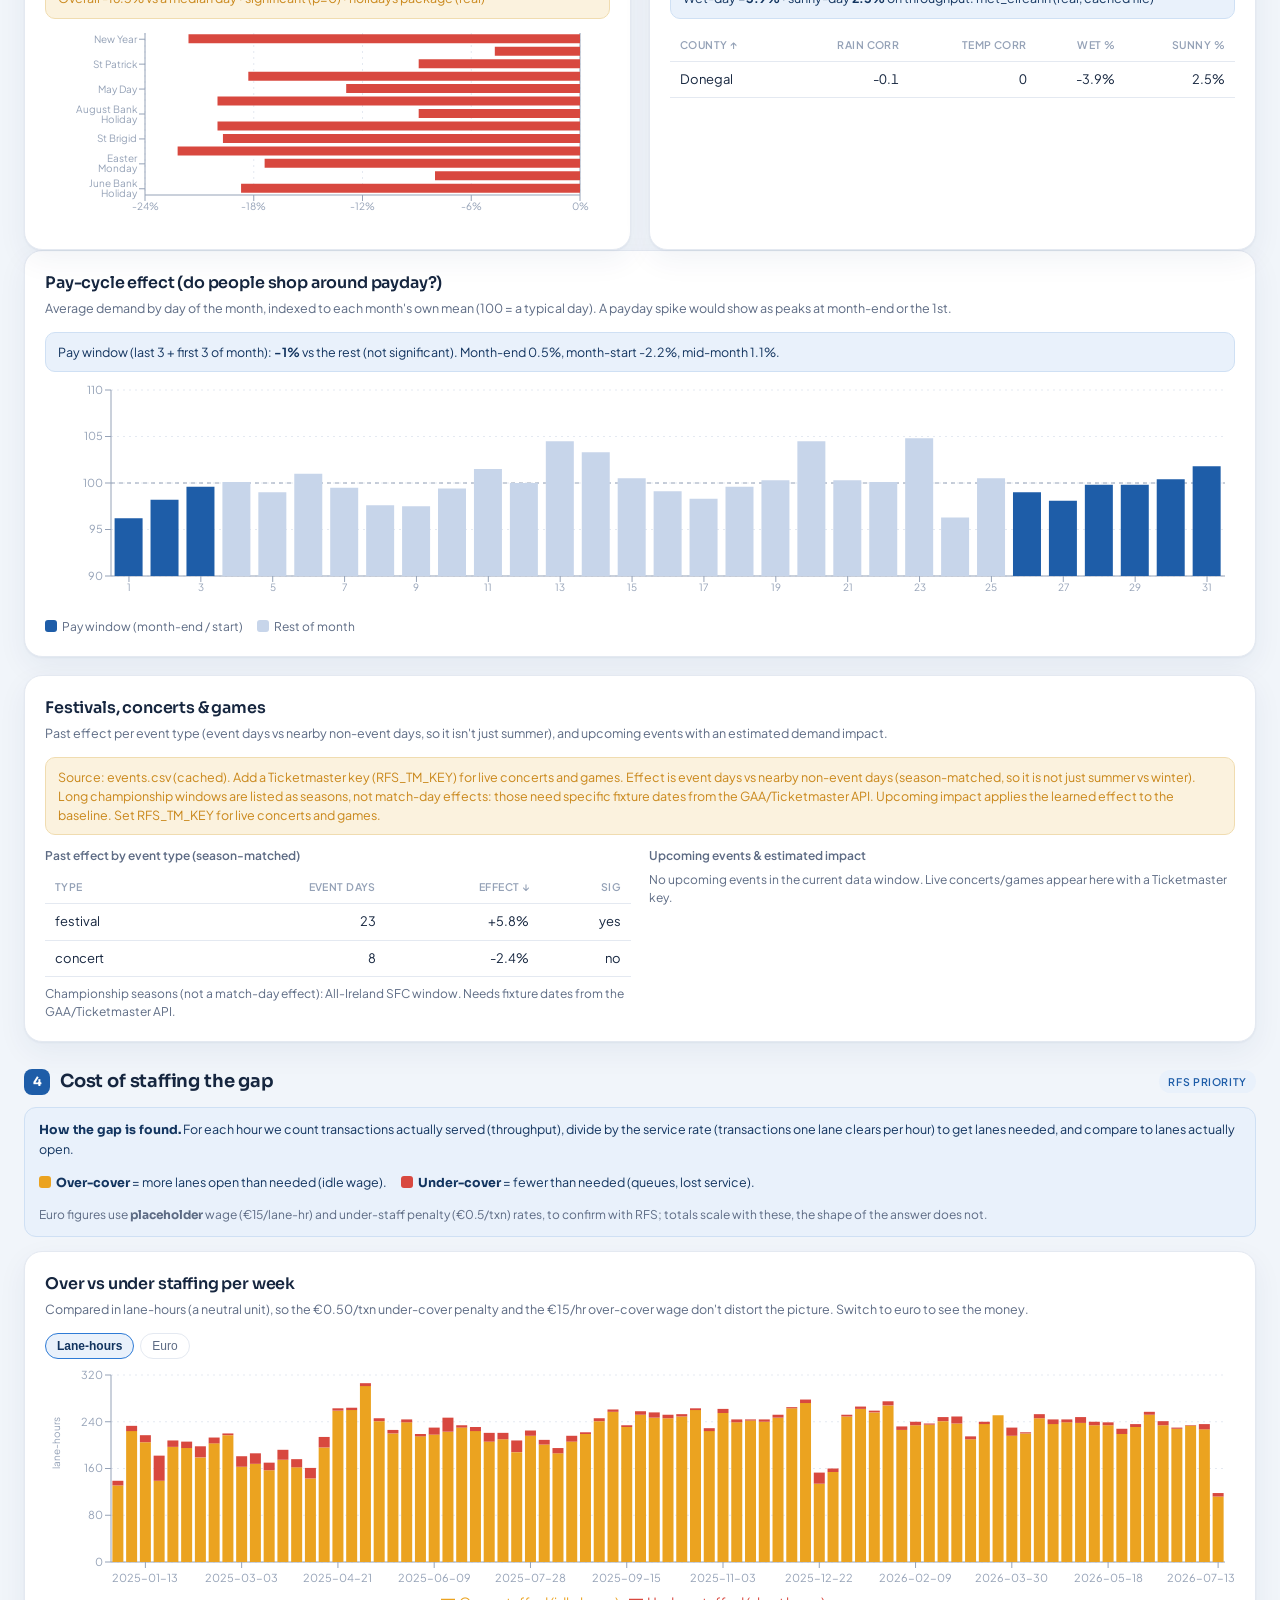
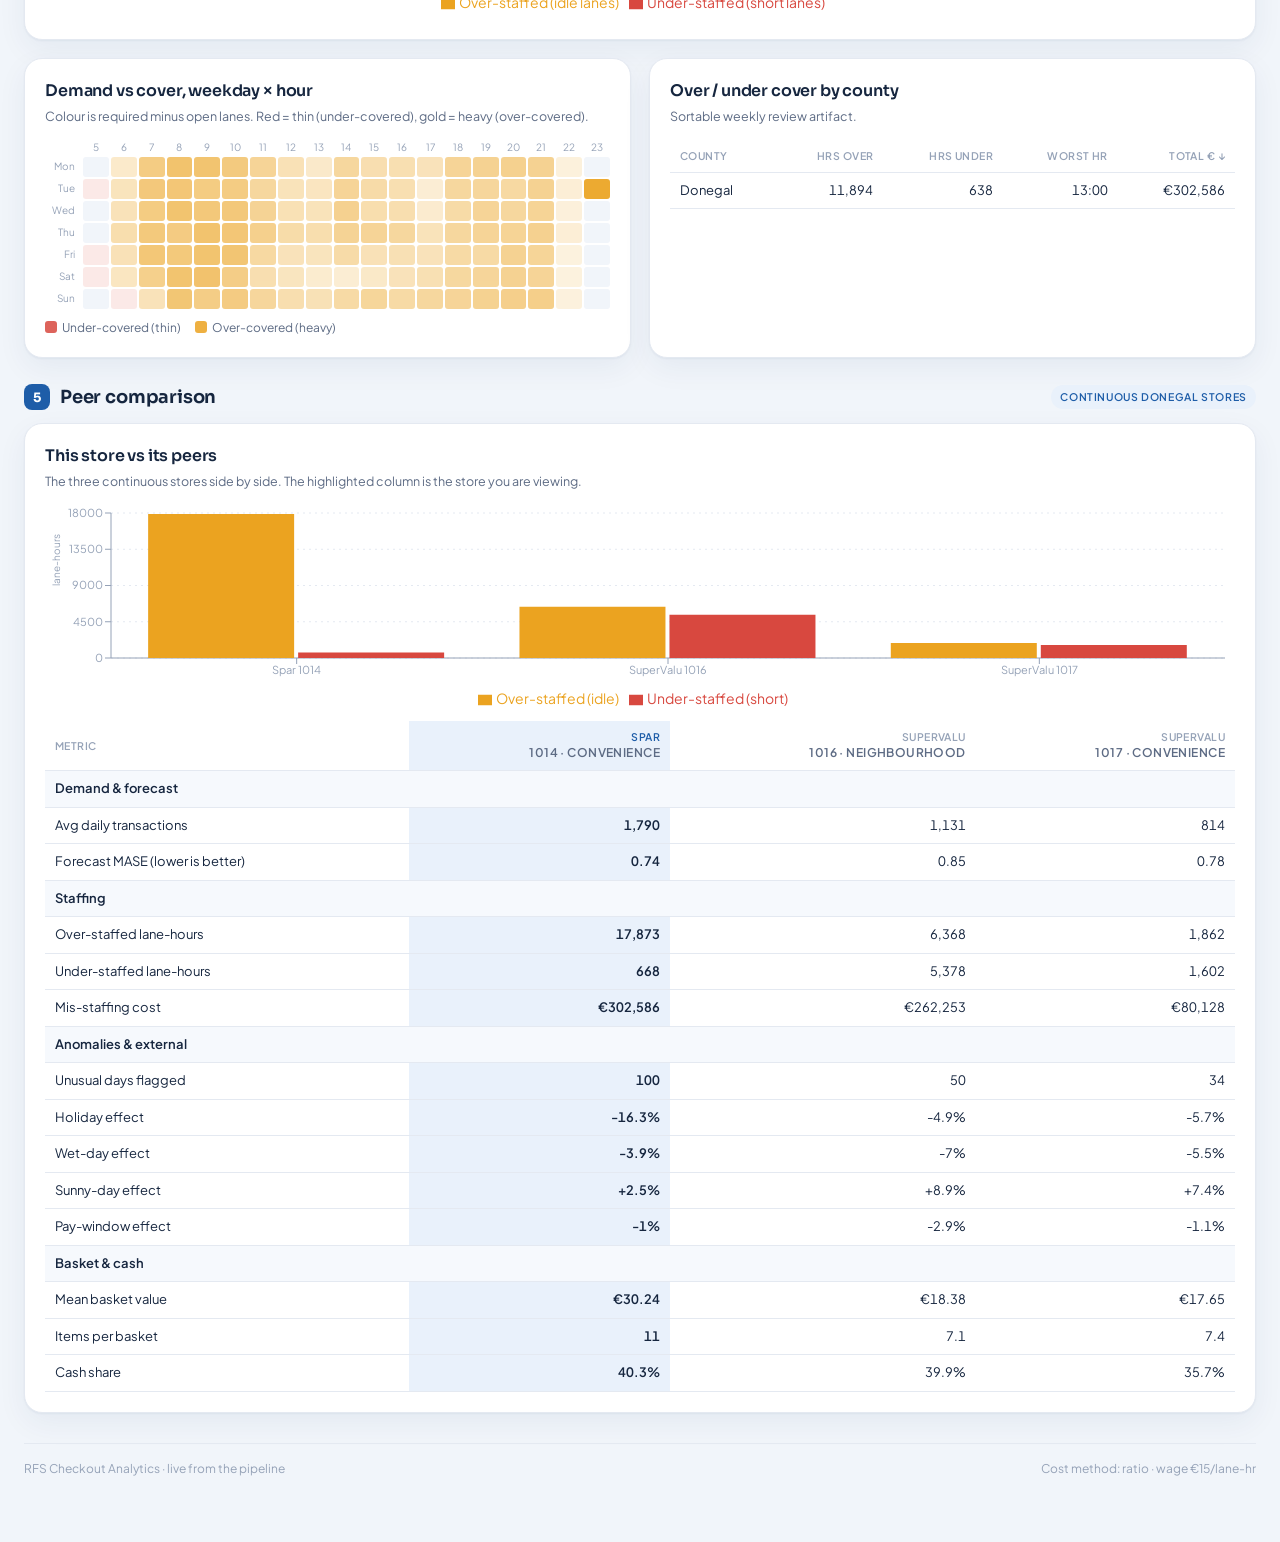
==== commit 8c0fe798: "Planning: fan out the 80% band by lead time + overlay coming events - 80% interval now derived from " ====
--- a/index.html
+++ b/index.html
@@ -7,7 +7,7 @@
     <link rel="preconnect" href="https://fonts.googleapis.com" />
     <link rel="preconnect" href="https://fonts.gstatic.com" crossorigin />
     <link href="https://fonts.googleapis.com/css2?family=Sora:wght@500;600;700&family=Plus+Jakarta+Sans:wght@400;500;600;700&display=swap" rel="stylesheet" />
-    <script type="module" crossorigin src="./assets/index-C2Bf0sgO.js"></script>
+    <script type="module" crossorigin src="./assets/index-BM4G6lJy.js"></script>
     <link rel="stylesheet" crossorigin href="./assets/index-BBoOuppC.css">
   </head>
   <body>
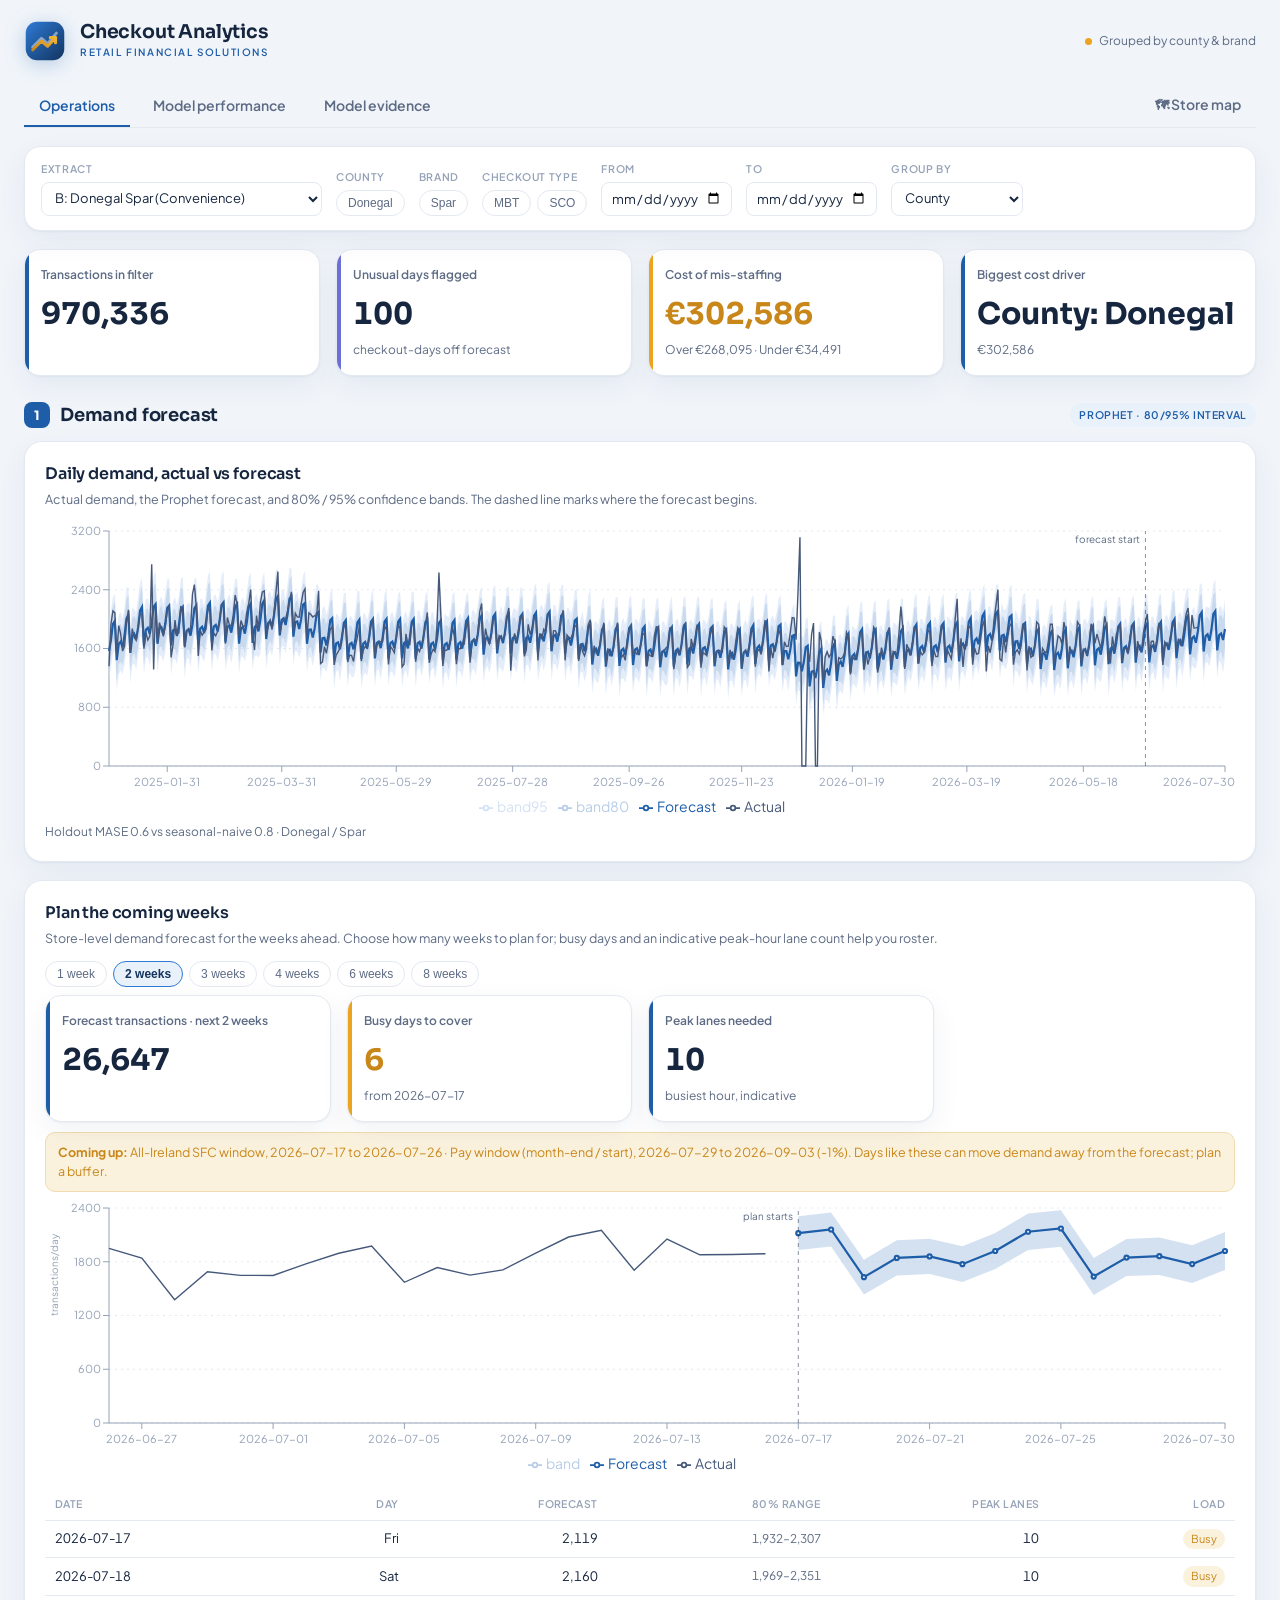
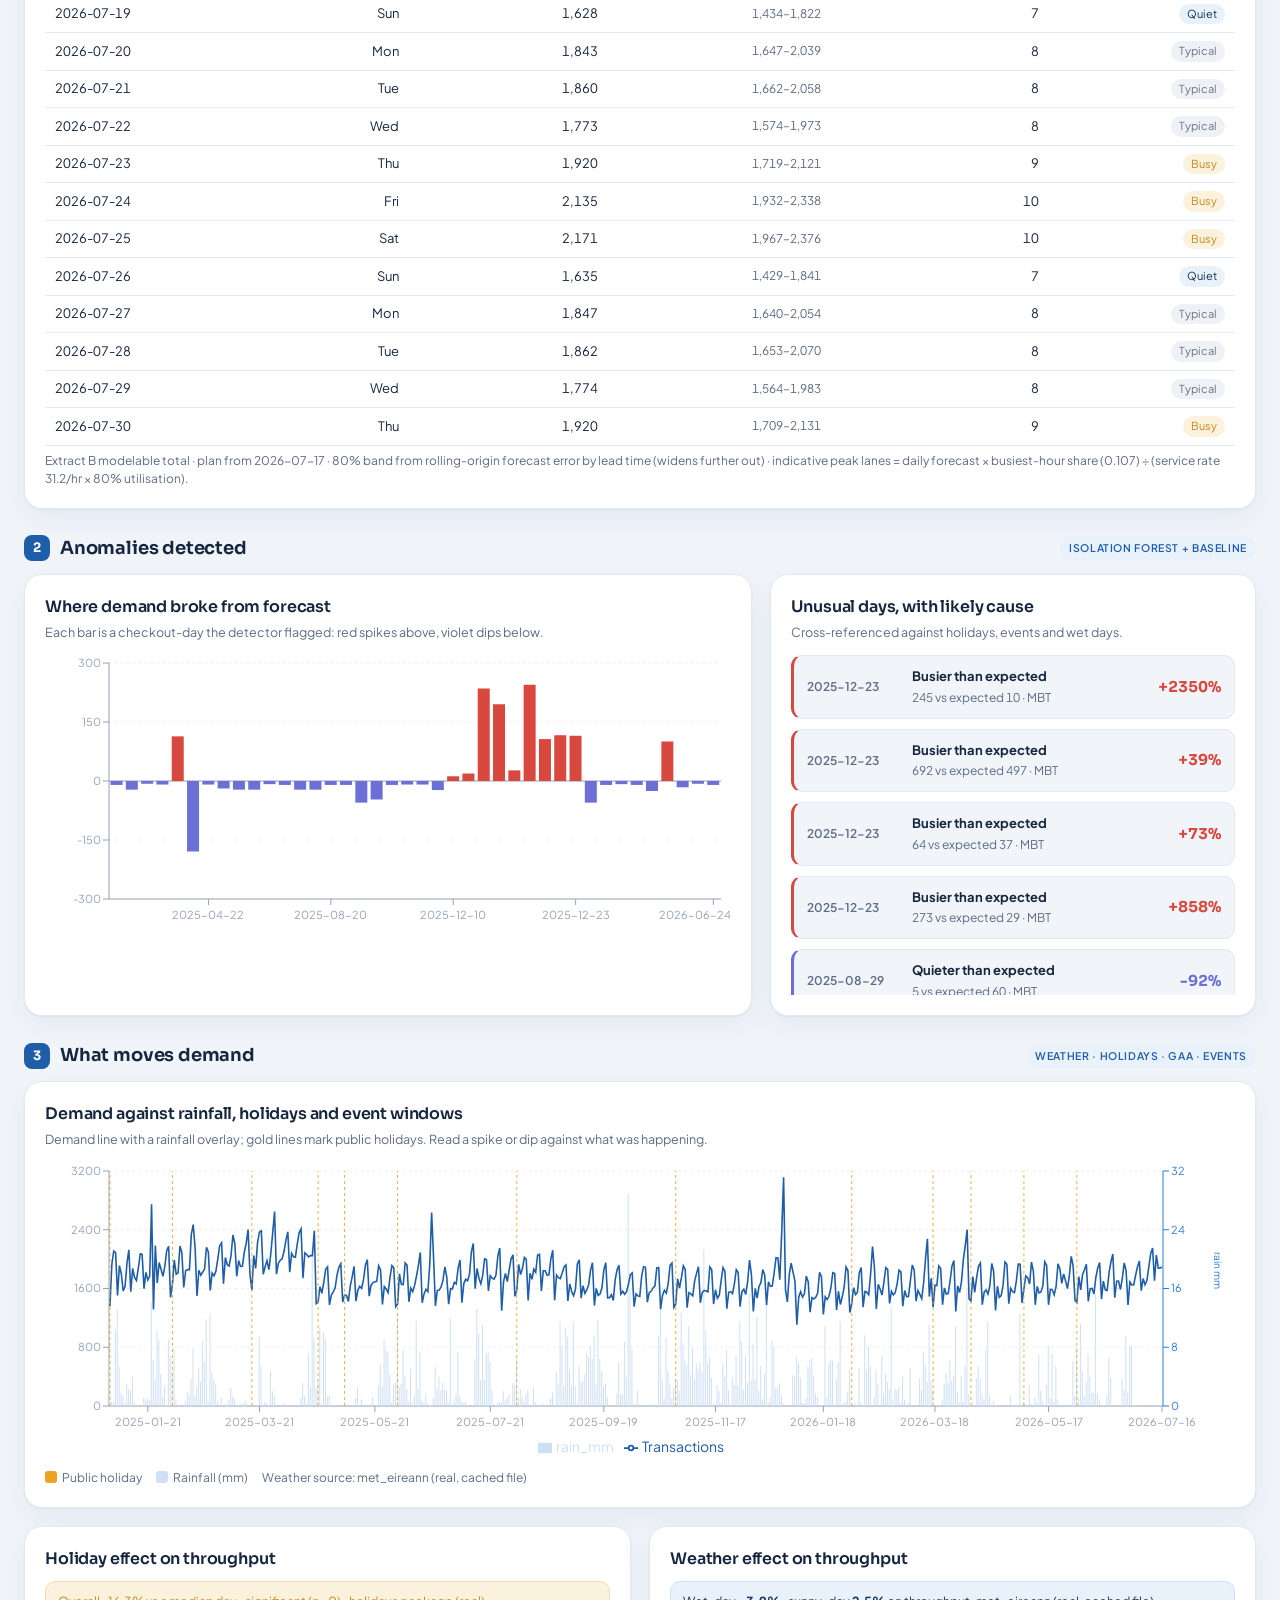
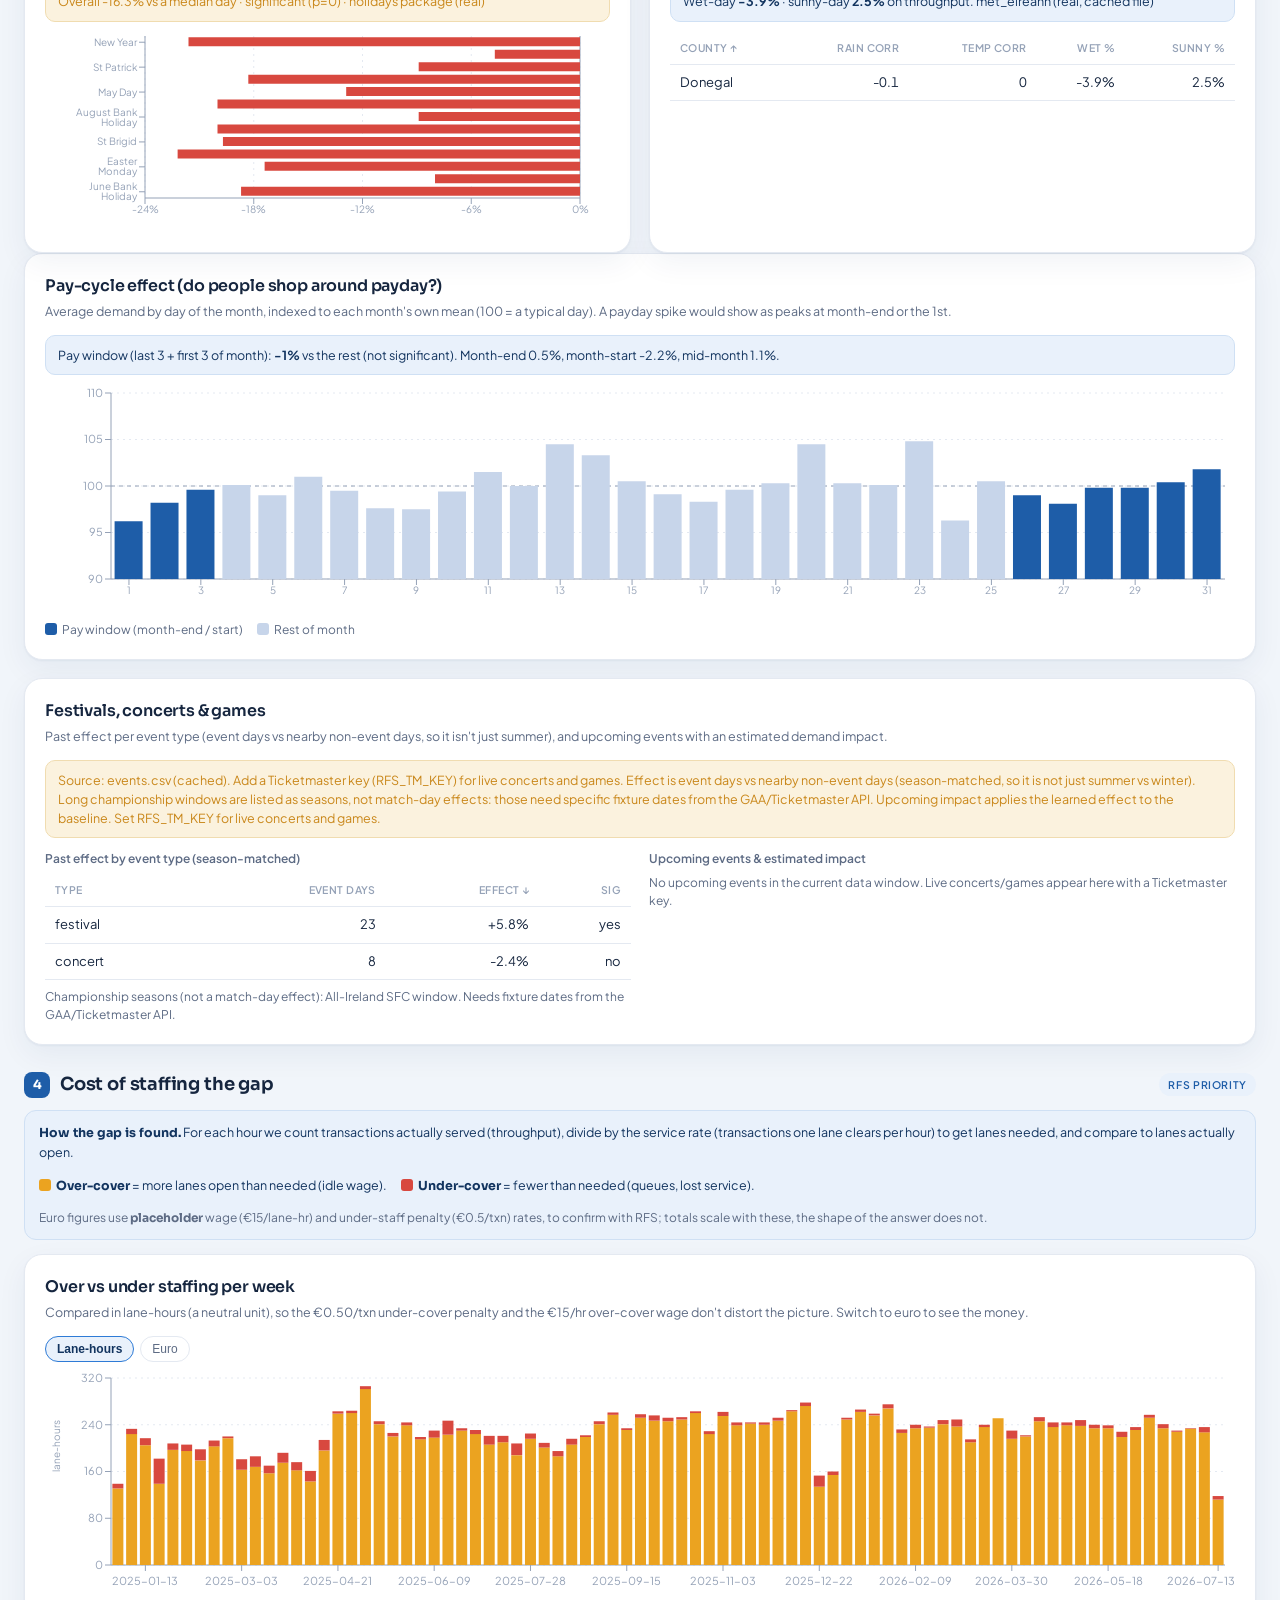
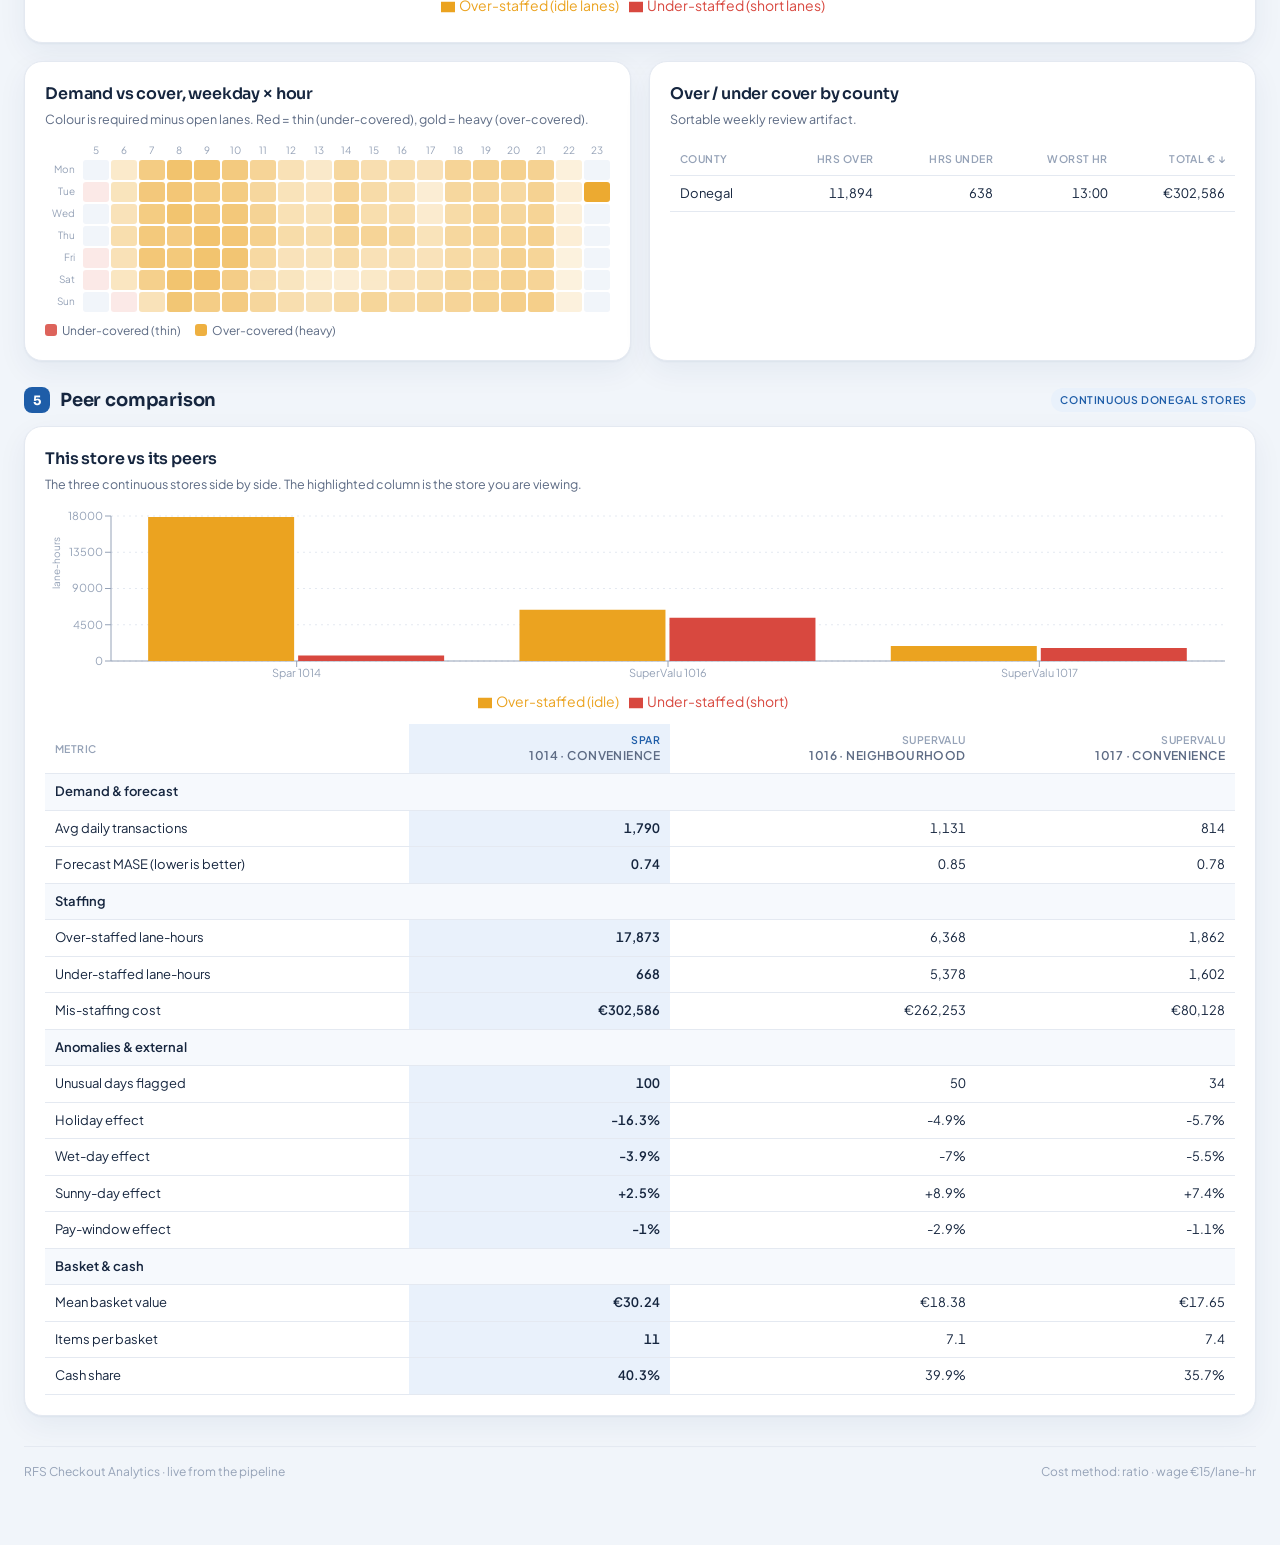
==== commit 7084fc68: "Add interactive Donegal store map (isometric, light theme) d3 + canvas isometric map of the continuo" ====
--- a/index.html
+++ b/index.html
@@ -7,7 +7,7 @@
     <link rel="preconnect" href="https://fonts.googleapis.com" />
     <link rel="preconnect" href="https://fonts.gstatic.com" crossorigin />
     <link href="https://fonts.googleapis.com/css2?family=Sora:wght@500;600;700&family=Plus+Jakarta+Sans:wght@400;500;600;700&display=swap" rel="stylesheet" />
-    <script type="module" crossorigin src="./assets/index-BM4G6lJy.js"></script>
+    <script type="module" crossorigin src="./assets/index-BHuSF2ef.js"></script>
     <link rel="stylesheet" crossorigin href="./assets/index-BBoOuppC.css">
   </head>
   <body>
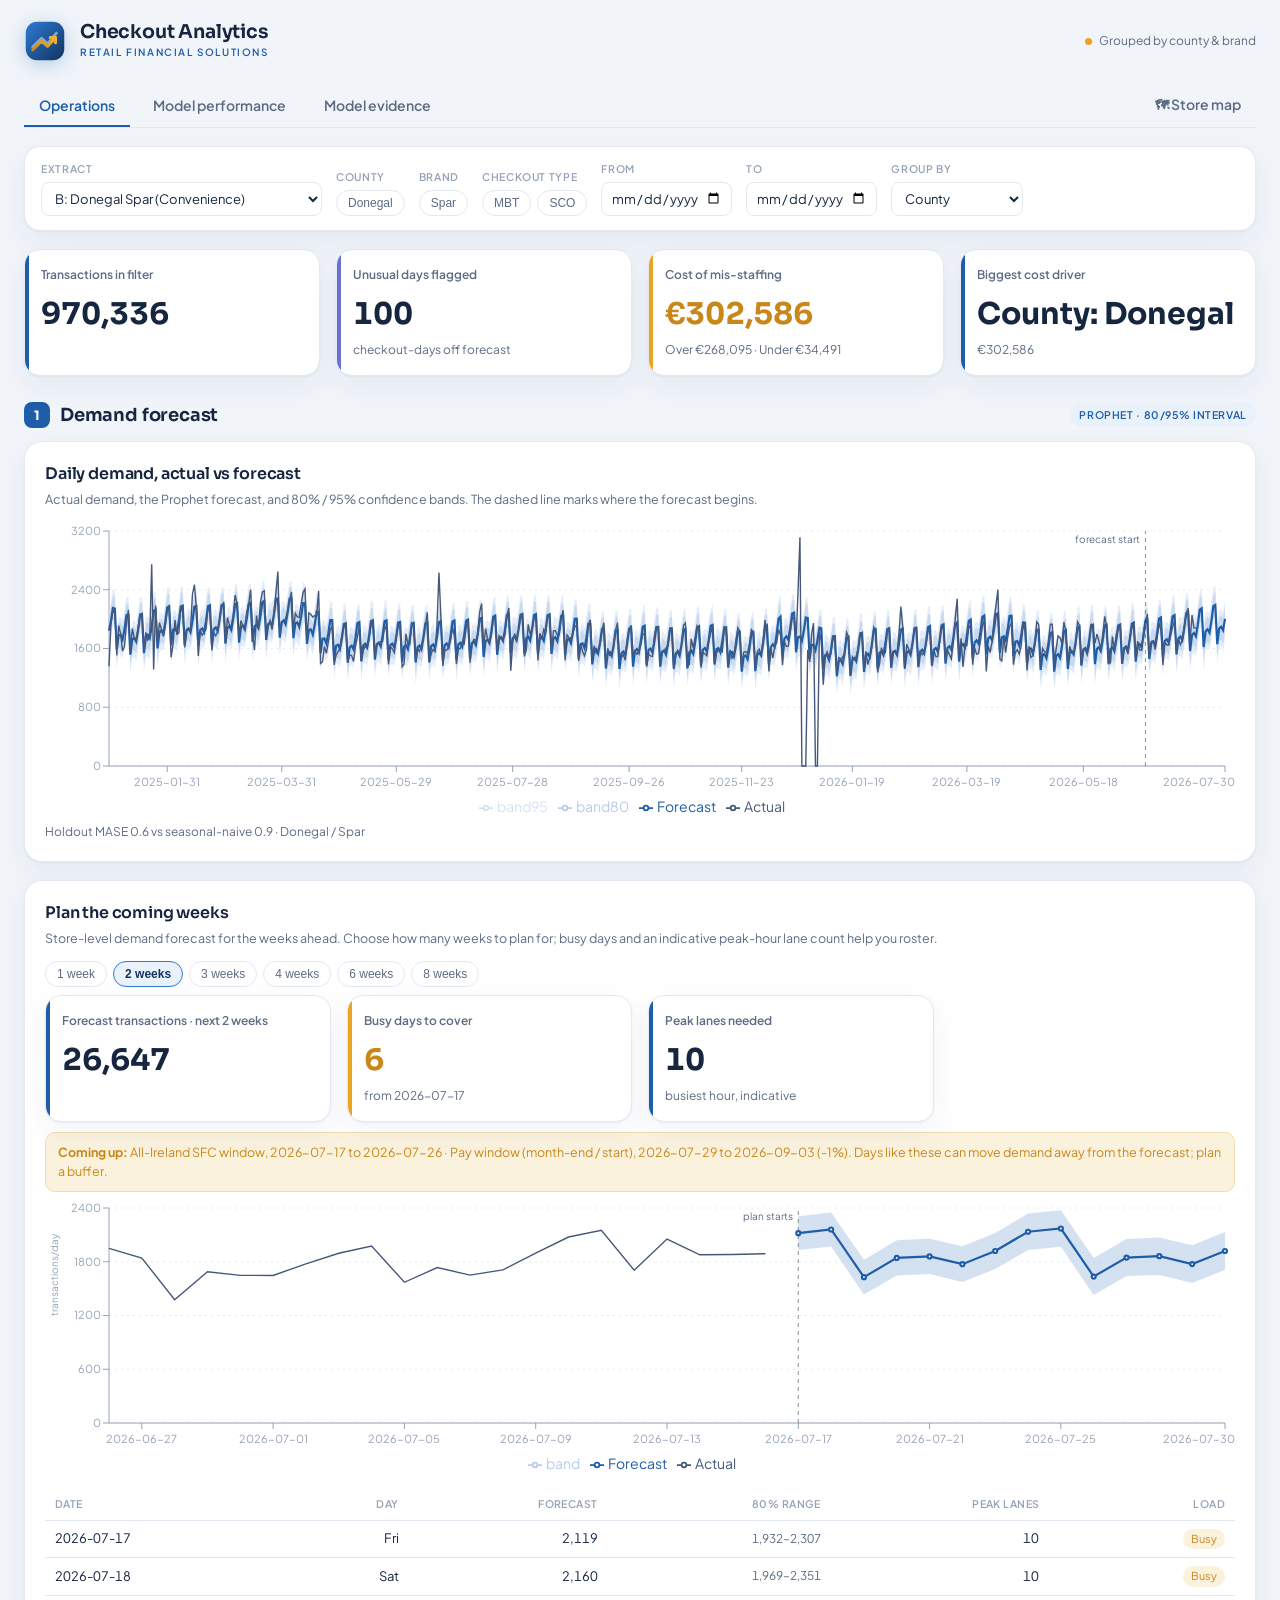
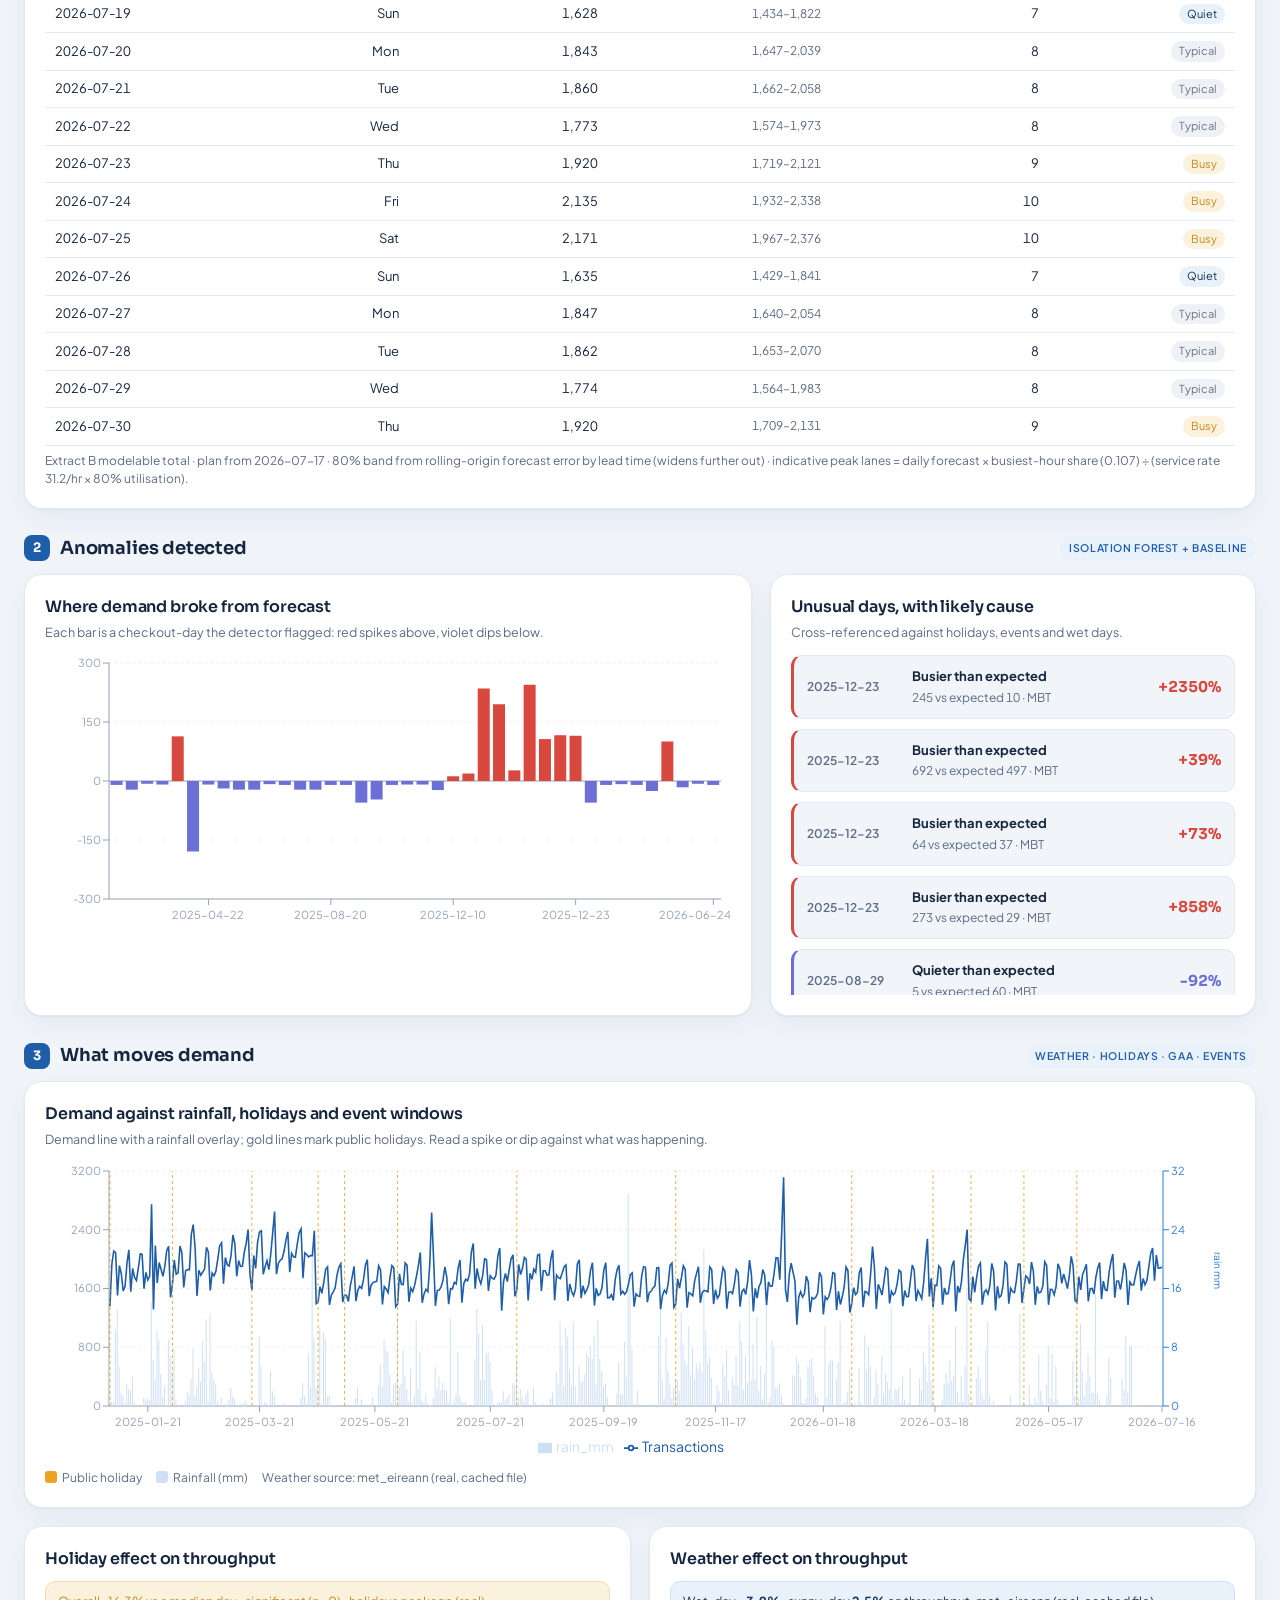
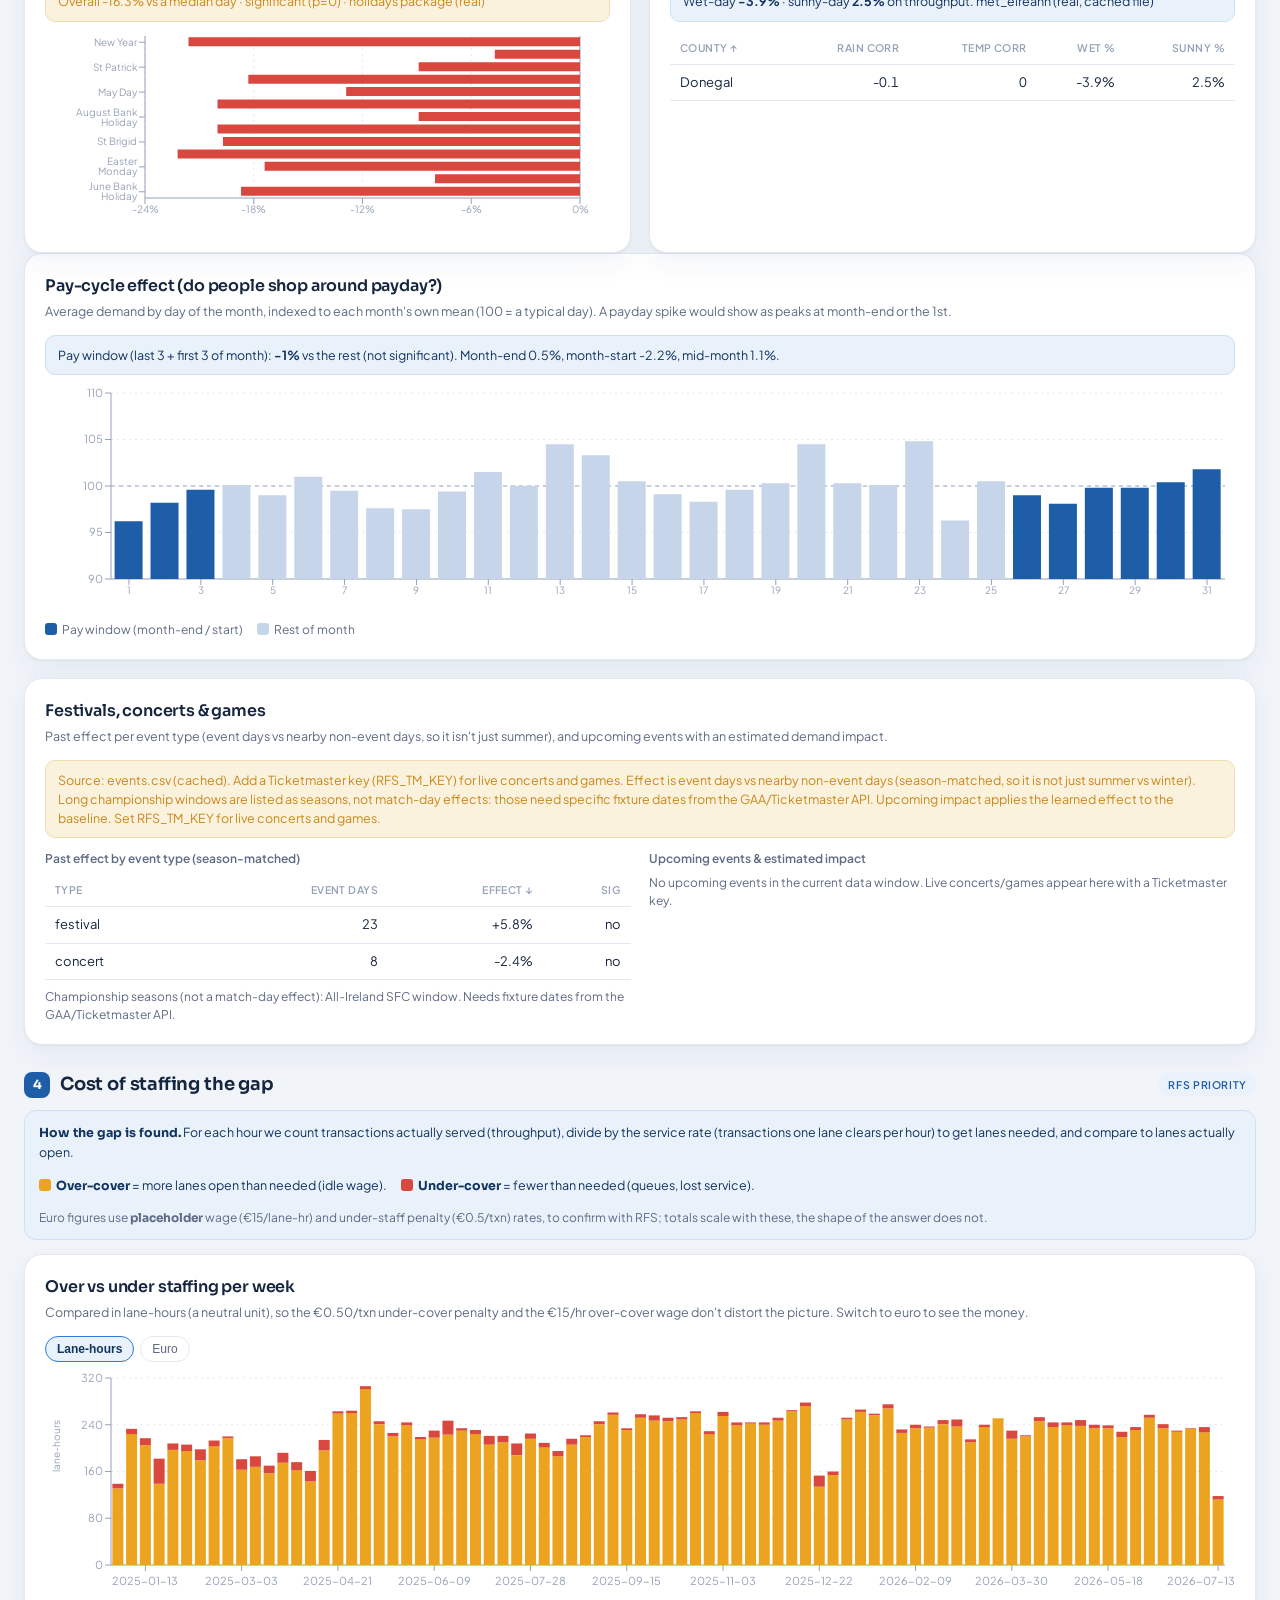
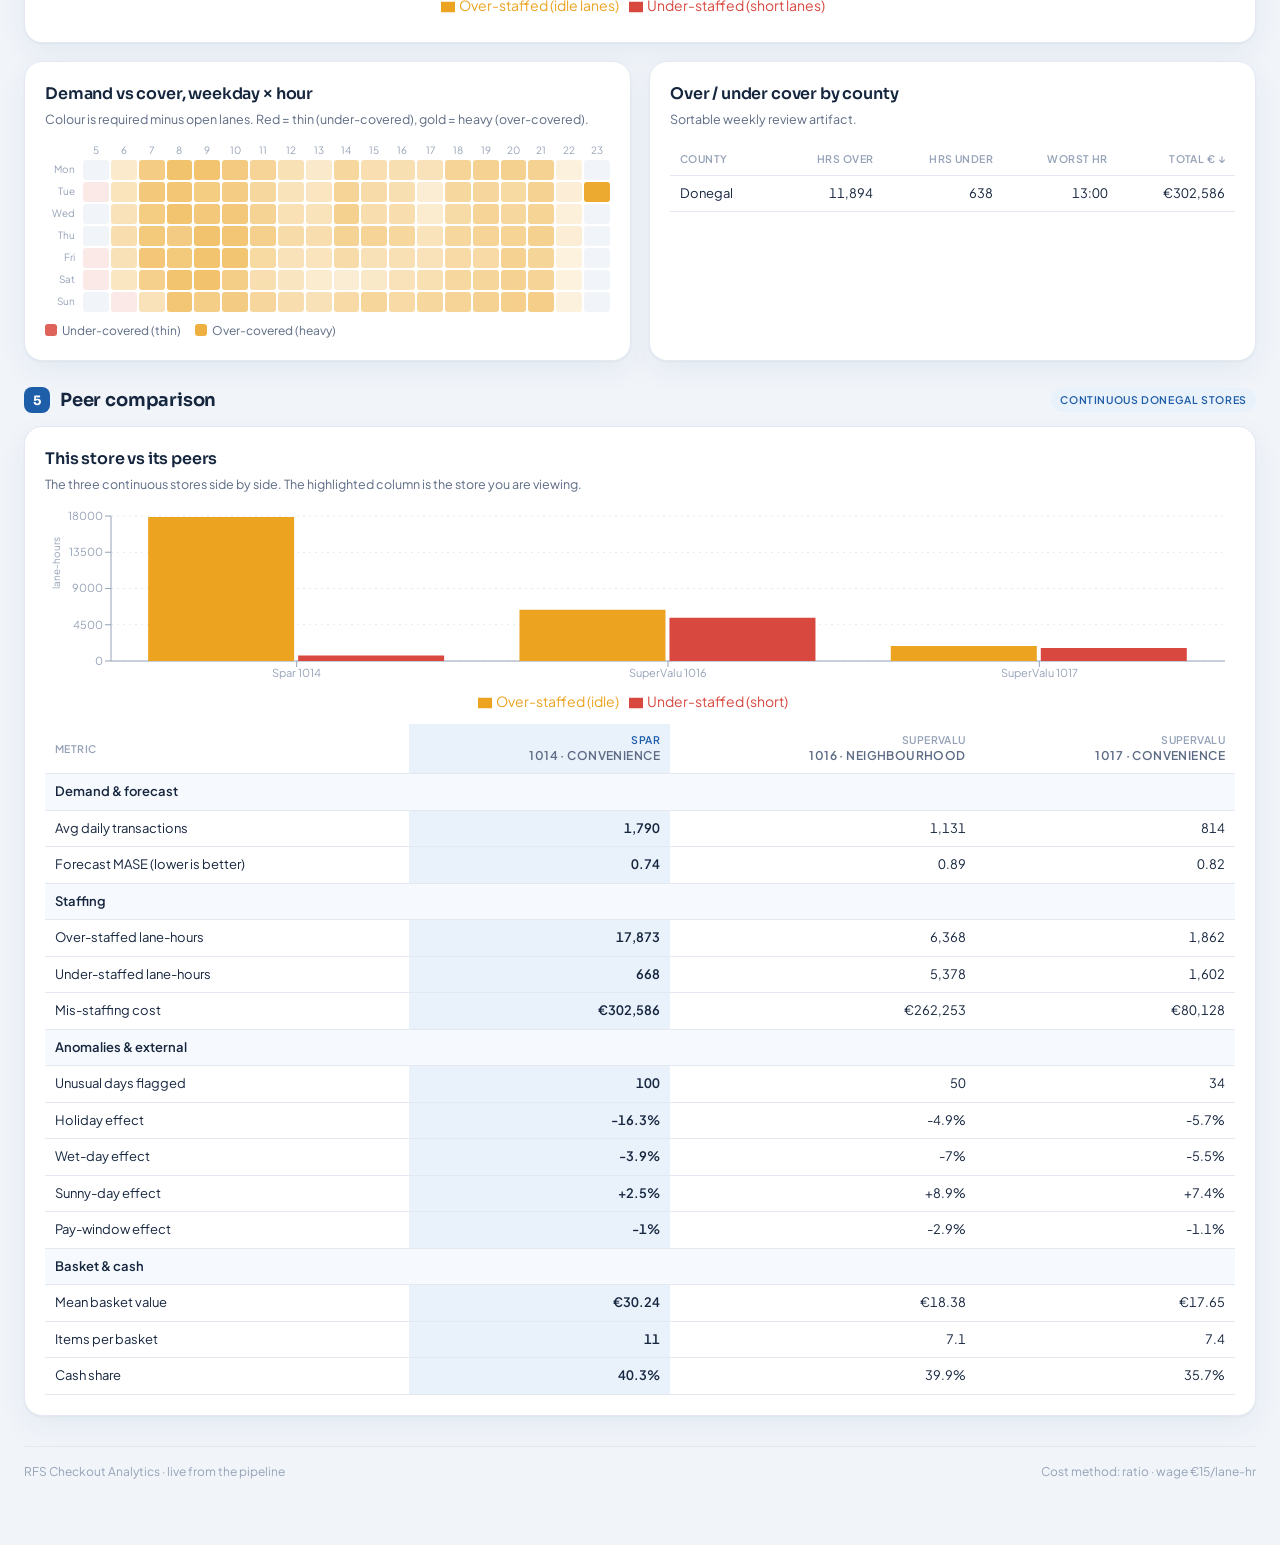
==== commit e007b3a5: "Map + dashboard: name toggle, tap-to-reveal, and mobile responsive Store map: - School names hidden " ====
--- a/index.html
+++ b/index.html
@@ -7,8 +7,8 @@
     <link rel="preconnect" href="https://fonts.googleapis.com" />
     <link rel="preconnect" href="https://fonts.gstatic.com" crossorigin />
     <link href="https://fonts.googleapis.com/css2?family=Sora:wght@500;600;700&family=Plus+Jakarta+Sans:wght@400;500;600;700&display=swap" rel="stylesheet" />
-    <script type="module" crossorigin src="./assets/index-BHuSF2ef.js"></script>
-    <link rel="stylesheet" crossorigin href="./assets/index-BBoOuppC.css">
+    <script type="module" crossorigin src="./assets/index-uMXY0i9w.js"></script>
+    <link rel="stylesheet" crossorigin href="./assets/index-DHvG9hCw.css">
   </head>
   <body>
     <div id="root"></div>
--- a/assets/index-DHvG9hCw.css
+++ b/assets/index-DHvG9hCw.css
@@ -0,0 +1 @@
+:root{--blue: #1E5DA8;--blue-deep: #12345F;--blue-bright: #2E7BD6;--blue-tint: #E9F1FB;--gold: #EBA320;--gold-deep: #C9871A;--gold-tint: #FBF2DE;--ink: #16263F;--muted: #5D6B84;--faint: #95A2B7;--line: #E4E9F1;--bg: #F1F5FA;--card: #FFFFFF;--alert: #D8483F;--violet: #6B6FD6;--cat-over: var(--gold);--cat-under: var(--alert);--cat-actual: #46587A;--cat-forecast: var(--blue);--cat-band95: #d3e2f5;--cat-band80: #b7cde8;--disp: "Sora", system-ui, -apple-system, "Segoe UI", sans-serif;--body: "Plus Jakarta Sans", system-ui, -apple-system, "Segoe UI", sans-serif;--radius: 16px;--shadow: 0 1px 2px rgba(18,52,95,.05), 0 10px 30px rgba(18,52,95,.06)}*{box-sizing:border-box}body{margin:0;background:var(--bg);color:var(--ink);font-family:var(--body);font-size:14px;line-height:1.5;-webkit-font-smoothing:antialiased}h1,h2,h3{margin:0;font-family:var(--disp);letter-spacing:-.01em;font-weight:650}a{color:var(--blue)}.mono{font-variant-numeric:tabular-nums;font-feature-settings:"tnum" 1}.app{max-width:1300px;margin:0 auto;padding:0 24px 64px}.header{display:flex;align-items:center;gap:14px;padding:20px 0 8px}.logomark{width:42px;height:42px;flex:none;filter:drop-shadow(0 4px 10px rgba(30,93,168,.28))}.header h1{font-size:19px;line-height:1.1}.header .kicker{font-family:var(--body);font-weight:600;font-size:10px;letter-spacing:.16em;color:var(--blue);margin-top:3px}.header .sub{color:var(--muted);font-size:12.5px;margin-top:2px;max-width:640px}.header .spacer{flex:1}.livechip{display:flex;align-items:center;gap:7px;font-size:12px;color:var(--muted)}.pip{width:7px;height:7px;border-radius:50%;background:var(--gold)}.tabs{display:flex;gap:8px;margin:14px 0 0;border-bottom:1px solid var(--line)}.tab{padding:10px 15px;cursor:pointer;border:none;background:none;color:var(--muted);font-family:var(--body);font-size:14px;font-weight:600;border-bottom:2px solid transparent}.tab.active{color:var(--blue);border-bottom-color:var(--blue)}.filterbar{display:flex;flex-wrap:wrap;gap:14px;align-items:flex-end;background:var(--card);padding:14px 16px;border-radius:var(--radius);box-shadow:var(--shadow);border:1px solid var(--line);margin:18px 0;position:sticky;top:0;z-index:20}.field{display:flex;flex-direction:column;gap:5px}.field label{font-size:10.5px;text-transform:uppercase;letter-spacing:.06em;color:var(--faint);font-weight:600}.field select,.field input{padding:7px 9px;border:1px solid var(--line);border-radius:8px;font-size:13px;background:#fff;font-family:var(--body);color:var(--ink)}.field select:focus,.field input:focus{outline:none;border-color:var(--blue);box-shadow:0 0 0 3px var(--blue-tint)}.chip-row{display:flex;gap:6px;flex-wrap:wrap}.chip{padding:5px 11px;border:1px solid var(--line);border-radius:999px;cursor:pointer;background:#fff;font-size:12px;color:var(--muted);font-weight:500}.chip:hover{border-color:var(--blue);color:var(--blue)}.chip.on{background:var(--blue-tint);border-color:var(--blue-bright);color:var(--blue-deep);font-weight:600}.cards{display:grid;grid-template-columns:repeat(4,1fr);gap:16px;margin-bottom:18px}.card{background:var(--card);border:1px solid var(--line);border-radius:var(--radius);box-shadow:var(--shadow);padding:16px}.numcard{position:relative;overflow:hidden}.numcard:before{content:"";position:absolute;left:0;top:0;bottom:0;width:4px;background:var(--blue)}.numcard.gold:before{background:var(--gold)}.numcard.alert:before{background:var(--alert)}.numcard.violet:before{background:var(--violet)}.numcard .label{color:var(--muted);font-size:12px;font-weight:600}.numcard .value{font-family:var(--disp);font-size:30px;font-weight:700;margin-top:8px;color:var(--ink)}.numcard.gold .value{color:var(--gold-deep)}.numcard.alert .value{color:var(--alert)}.numcard .hint{color:var(--muted);font-size:12px;margin-top:4px}.panel{background:var(--card);border:1px solid var(--line);border-radius:18px;box-shadow:var(--shadow);padding:20px;margin-bottom:18px;overflow:hidden;min-width:0}.panel .phead{display:flex;align-items:baseline;justify-content:space-between;gap:12px}.panel h2{font-size:16px;font-weight:600}.panel .desc{color:var(--muted);font-size:12.5px;margin:4px 0 14px}.ptag{font-family:var(--body);font-weight:600;font-size:10.5px;letter-spacing:.06em;text-transform:uppercase;color:var(--blue);background:var(--blue-tint);padding:4px 9px;border-radius:20px;white-space:nowrap}.ptag.gold{color:var(--gold-deep);background:var(--gold-tint)}.grid2{display:grid;grid-template-columns:1fr 1fr;gap:18px}.grid2>.panel{margin-bottom:0}.grid-15{display:grid;grid-template-columns:1.5fr 1fr;gap:18px}.grid-15>.panel{margin-bottom:0}.section-band{display:flex;align-items:center;gap:10px;margin:26px 0 12px}.section-band .num{width:26px;height:26px;border-radius:8px;background:var(--blue);color:#fff;font-family:var(--disp);font-weight:700;font-size:13px;display:grid;place-items:center}.section-band h2{font-size:18px}.section-band .flex{flex:1}table{width:100%;border-collapse:collapse;font-size:13px}th,td{text-align:right;padding:8px 10px;border-bottom:1px solid var(--line)}th:first-child,td:first-child{text-align:left}th{color:var(--faint);font-weight:600;cursor:pointer;-webkit-user-select:none;user-select:none;font-size:10.5px;text-transform:uppercase;letter-spacing:.04em}tbody tr:hover{background:#f6f9fd}tr.row-busy{background:#fffaf0}.pill{display:inline-block;font-size:11px;padding:2px 8px;border-radius:999px;text-transform:capitalize}.pill.busy{background:var(--gold-tint);color:var(--gold-deep)}.pill.quiet{background:var(--blue-tint);color:var(--blue-deep)}.pill.typical{background:#eef1f6;color:#6b7280}.tag{display:inline-block;padding:1px 8px;border-radius:999px;font-size:11px;font-weight:600}.tag.spike{background:#fdecea;color:var(--alert)}.tag.drop{background:#edeefb;color:var(--violet)}.cause{font-size:11px;color:var(--gold-deep);background:var(--gold-tint);padding:1px 7px;border-radius:20px;font-weight:600}.feed{display:flex;flex-direction:column;gap:10px;max-height:340px;overflow:auto}.fitem{display:flex;gap:13px;align-items:center;background:var(--bg);border:1px solid var(--line);border-left:3px solid var(--alert);border-radius:11px;padding:11px 13px}.fitem.dn{border-left-color:var(--violet)}.fitem .fd{font-size:12px;color:var(--muted);min-width:92px;font-weight:600}.fitem .fm{flex:1;font-size:13px}.fitem .fp{font-family:var(--disp);font-weight:700;font-size:15px}.fitem .fp.up{color:var(--alert)}.fitem .fp.dn{color:var(--violet)}.note{background:var(--gold-tint);color:var(--gold-deep);border-radius:10px;padding:10px 12px;font-size:12.5px;margin:10px 0;border:1px solid #f0dcb0}.note.blue{background:var(--blue-tint);color:var(--blue-deep);border-color:#cfe0f4}.method{display:flex;gap:14px;flex-wrap:wrap;background:var(--blue-tint);border:1px solid #cfe0f4;border-radius:12px;padding:12px 14px;margin-bottom:14px;font-size:12.5px;color:var(--blue-deep)}.method b{font-family:var(--disp)}.heatmap{display:grid;gap:2px}.heatmap .cell{height:20px;border-radius:3px}.heatmap .axis{font-size:10px;color:var(--faint);display:flex;align-items:center;justify-content:center}.legend{display:flex;gap:14px;align-items:center;font-size:12px;color:var(--muted);flex-wrap:wrap}.swatch{width:12px;height:12px;border-radius:3px;display:inline-block;margin-right:5px;vertical-align:-1px}.loading{color:var(--faint);padding:40px;text-align:center}.small{font-size:12px;color:var(--muted)}footer{margin-top:30px;padding-top:16px;border-top:1px solid var(--line);display:flex;justify-content:space-between;flex-wrap:wrap;gap:8px;font-size:12px;color:var(--faint)}@media (max-width: 960px){.cards{grid-template-columns:repeat(2,1fr)}.grid2,.grid-15{grid-template-columns:1fr}.grid2>.panel,.grid-15>.panel{margin-bottom:18px}}@media (max-width: 640px){.numcard .value{font-size:clamp(20px,6vw,30px);line-height:1.05;word-break:break-word}.numcard{overflow:visible}.cards{gap:12px}.panel{overflow-x:auto}.panel table{min-width:0}.header,footer{flex-wrap:wrap}}@media (max-width: 430px){.cards{grid-template-columns:1fr}}
